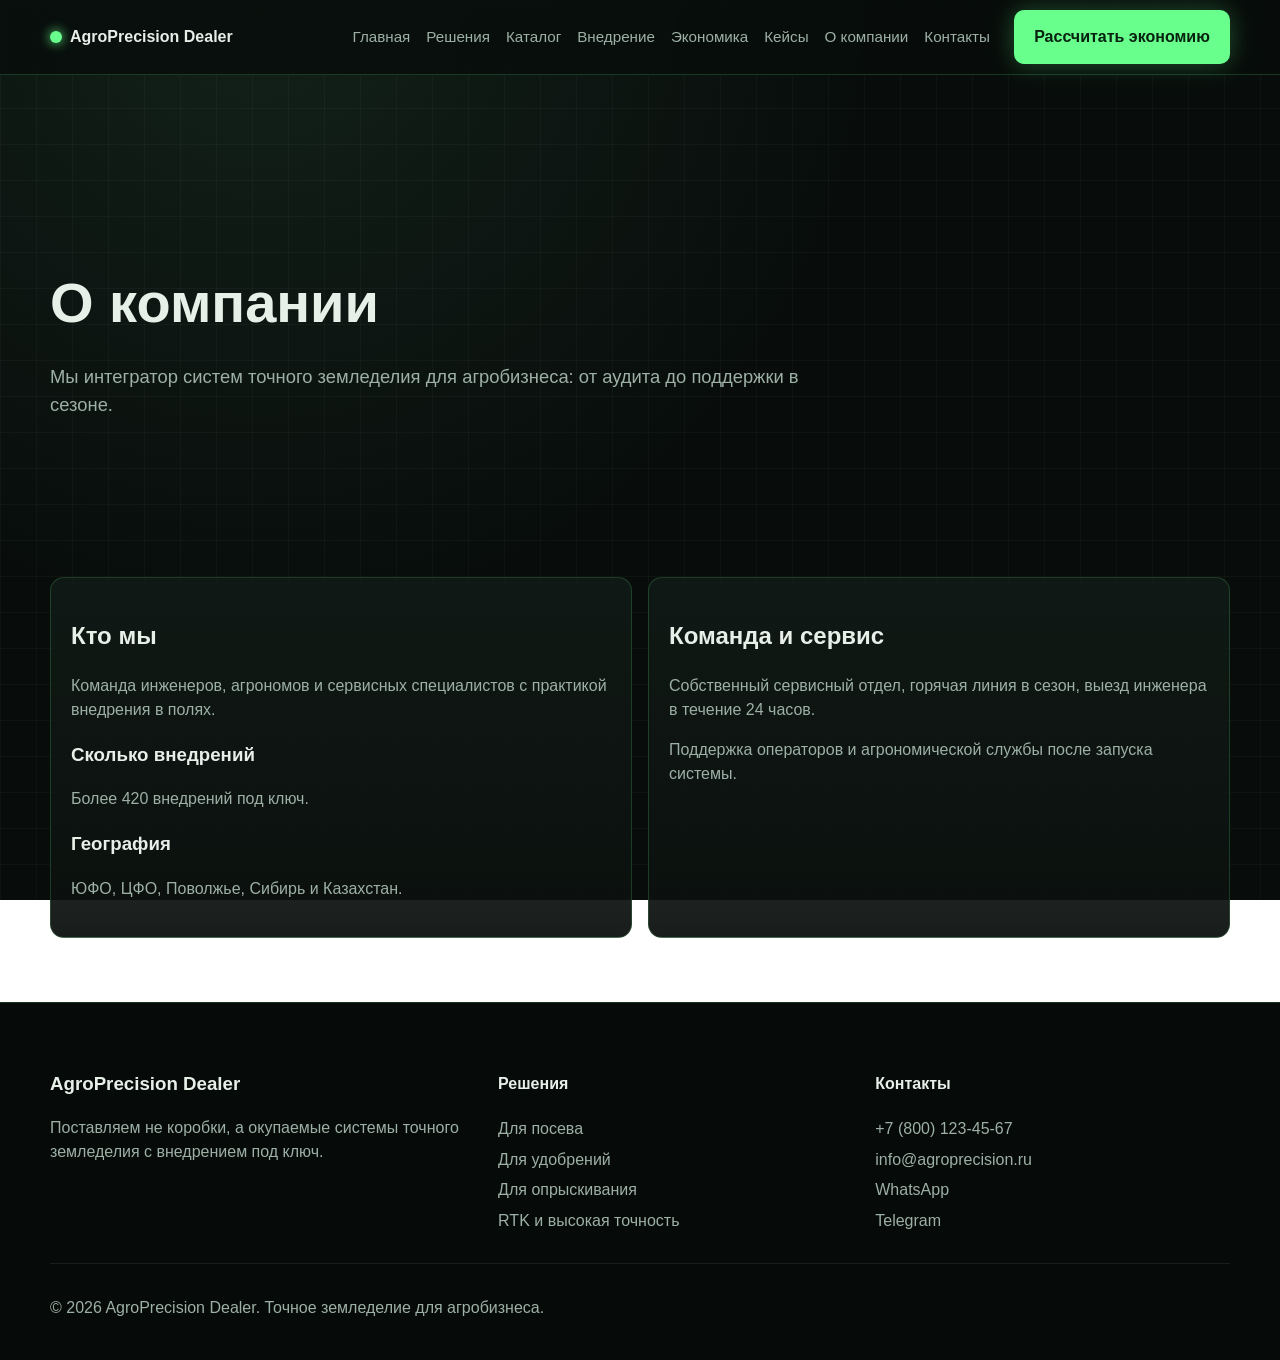
==== about/index.html @ b1a9b37d "Создать многостраничный продающий сайт для дилера точного земледелия" ====
<!doctype html><html lang="ru"><head><meta charset="UTF-8"><meta name="viewport" content="width=device-width, initial-scale=1.0"><meta name="description" content="О компании AgroPrecision Dealer: команда, география и сервис."><title>О компании — AgroPrecision Dealer</title><link rel="stylesheet" href="/css/main.css"></head><body><div id="headerComponent"></div><main><section class="hero"><div class="container"><h1>О компании</h1><p>Мы интегратор систем точного земледелия для агробизнеса: от аудита до поддержки в сезоне.</p></div></section><section><div class="container grid-2"><article class="card"><h2>Кто мы</h2><p>Команда инженеров, агрономов и сервисных специалистов с практикой внедрения в полях.</p><h3>Сколько внедрений</h3><p>Более 420 внедрений под ключ.</p><h3>География</h3><p>ЮФО, ЦФО, Поволжье, Сибирь и Казахстан.</p></article><article class="card"><h2>Команда и сервис</h2><p>Собственный сервисный отдел, горячая линия в сезон, выезд инженера в течение 24 часов.</p><p>Поддержка операторов и агрономической службы после запуска системы.</p></article></div></section></main><div id="footerComponent"></div><script src="/js/main.js"></script></body></html>
---- css/main.css ----
:root {
  --bg: #080d0b;
  --bg-soft: #101714;
  --graphite: #1f2724;
  --text: #e7efe9;
  --muted: #9db0a6;
  --accent: #68ff8c;
  --accent-soft: #2ecb5b;
  --border: rgba(104, 255, 140, 0.18);
}
* { box-sizing: border-box; }
html { scroll-behavior: smooth; }
body {
  margin: 0;
  font-family: Inter, Segoe UI, Arial, sans-serif;
  background: radial-gradient(circle at 20% 0%, #13211a 0%, #080d0b 45%) fixed;
  color: var(--text);
  line-height: 1.5;
}
body::before {
  content: "";
  position: fixed;
  inset: 0;
  background-image: linear-gradient(rgba(255,255,255,0.03) 1px, transparent 1px), linear-gradient(90deg, rgba(255,255,255,0.03) 1px, transparent 1px);
  background-size: 36px 36px;
  pointer-events: none;
  z-index: -1;
}
.container { width: min(1180px, calc(100% - 2rem)); margin: 0 auto; }
main { padding-top: 90px; }
a { color: inherit; text-decoration: none; }
p { color: var(--muted); }
section { padding: 64px 0; }
.hero { padding: 96px 0 76px; }
.hero h1 { font-size: clamp(2rem, 5vw, 3.5rem); margin: 0 0 1rem; }
.hero p { font-size: 1.15rem; max-width: 760px; }
.hero-grid { display: grid; grid-template-columns: 1.15fr 1fr; gap: 2rem; align-items: center; }
.card, .stat, .step, .case-card, .catalog-card {
  background: linear-gradient(180deg, rgba(17, 28, 23, 0.8), rgba(12, 16, 14, 0.95));
  border: 1px solid var(--border);
  border-radius: 14px;
  padding: 1.25rem;
}
.btn {
  display: inline-block;
  padding: 0.85rem 1.2rem;
  border-radius: 10px;
  font-weight: 600;
  border: 1px solid transparent;
  transition: .2s ease;
}
.btn-accent { background: var(--accent); color: #07220f; box-shadow: 0 0 24px rgba(104,255,140,.28); }
.btn-accent:hover { transform: translateY(-1px); box-shadow: 0 0 30px rgba(104,255,140,.5); }
.btn-outline { border-color: var(--border); color: var(--text); }
.grid-3 { display: grid; grid-template-columns: repeat(3, 1fr); gap: 1rem; }
.grid-2 { display: grid; grid-template-columns: repeat(2, 1fr); gap: 1rem; }
.site-header {
  position: sticky;
  top: 0;
  z-index: 100;
  backdrop-filter: blur(12px);
  background: rgba(8, 13, 11, 0.85);
  border-bottom: 1px solid var(--border);
}
.header-inner { min-height: 74px; display: flex; align-items: center; gap: 1rem; }
.logo { font-weight: 700; display: flex; gap: .5rem; align-items: center; }
.logo-dot { width: 12px; height: 12px; border-radius: 50%; background: var(--accent); box-shadow: 0 0 12px var(--accent); }
.main-nav { margin-left: auto; display: flex; gap: 1rem; }
.main-nav a { color: var(--muted); font-size: .95rem; }
.main-nav a:hover { color: var(--accent); }
.header-cta { margin-left: .5rem; }
.burger { display: none; background: transparent; border: 0; margin-left: auto; }
.burger span { display: block; width: 24px; height: 2px; margin: 5px 0; background: var(--text); }
.site-footer { border-top: 1px solid var(--border); padding: 48px 0 24px; background: #060a08; }
.footer-grid { display: grid; grid-template-columns: 1.2fr 1fr 1fr; gap: 1.4rem; }
.footer-grid ul { list-style: none; padding: 0; margin: 0; }
.footer-grid li { margin-bottom: .4rem; color: var(--muted); }
.footer-bottom { border-top: 1px solid rgba(255,255,255,.08); margin-top: 24px; padding-top: 16px; }
.kpi { font-size: 1.8rem; color: var(--accent); font-weight: 700; margin: 0; }
.tag { display: inline-flex; padding: .3rem .6rem; border: 1px solid var(--border); border-radius: 999px; margin-bottom: .7rem; color: var(--accent); font-size: .85rem; }
.timeline { display: grid; grid-template-columns: repeat(3, 1fr); gap: 1rem; }
.form-wrap input, .form-wrap select, .form-wrap textarea {
  width: 100%; background: #111916; border: 1px solid rgba(255,255,255,.12); border-radius: 8px; color: var(--text); padding: .7rem;
}
.form-wrap label { display: block; margin-bottom: .8rem; font-size: .95rem; }
#calcResult { margin-top: 1rem; }
.filter-row { display: flex; gap: .8rem; flex-wrap: wrap; margin-bottom: 1rem; }
.filter-row select { min-width: 220px; }
.map { min-height: 260px; border-radius: 14px; border: 1px solid var(--border); background: linear-gradient(45deg,#16201b,#0b100e); display:grid; place-items:center; color:var(--muted); }
@media (max-width: 960px) {
  .main-nav { position: fixed; inset: 74px 0 auto 0; background: #0b110f; border-bottom: 1px solid var(--border); padding: 1rem; display:none; flex-direction: column; }
  .main-nav.open { display: flex; }
  .burger { display: block; }
  .header-cta { display: none; }
  .hero-grid, .grid-2, .grid-3, .timeline, .footer-grid { grid-template-columns: 1fr; }
}
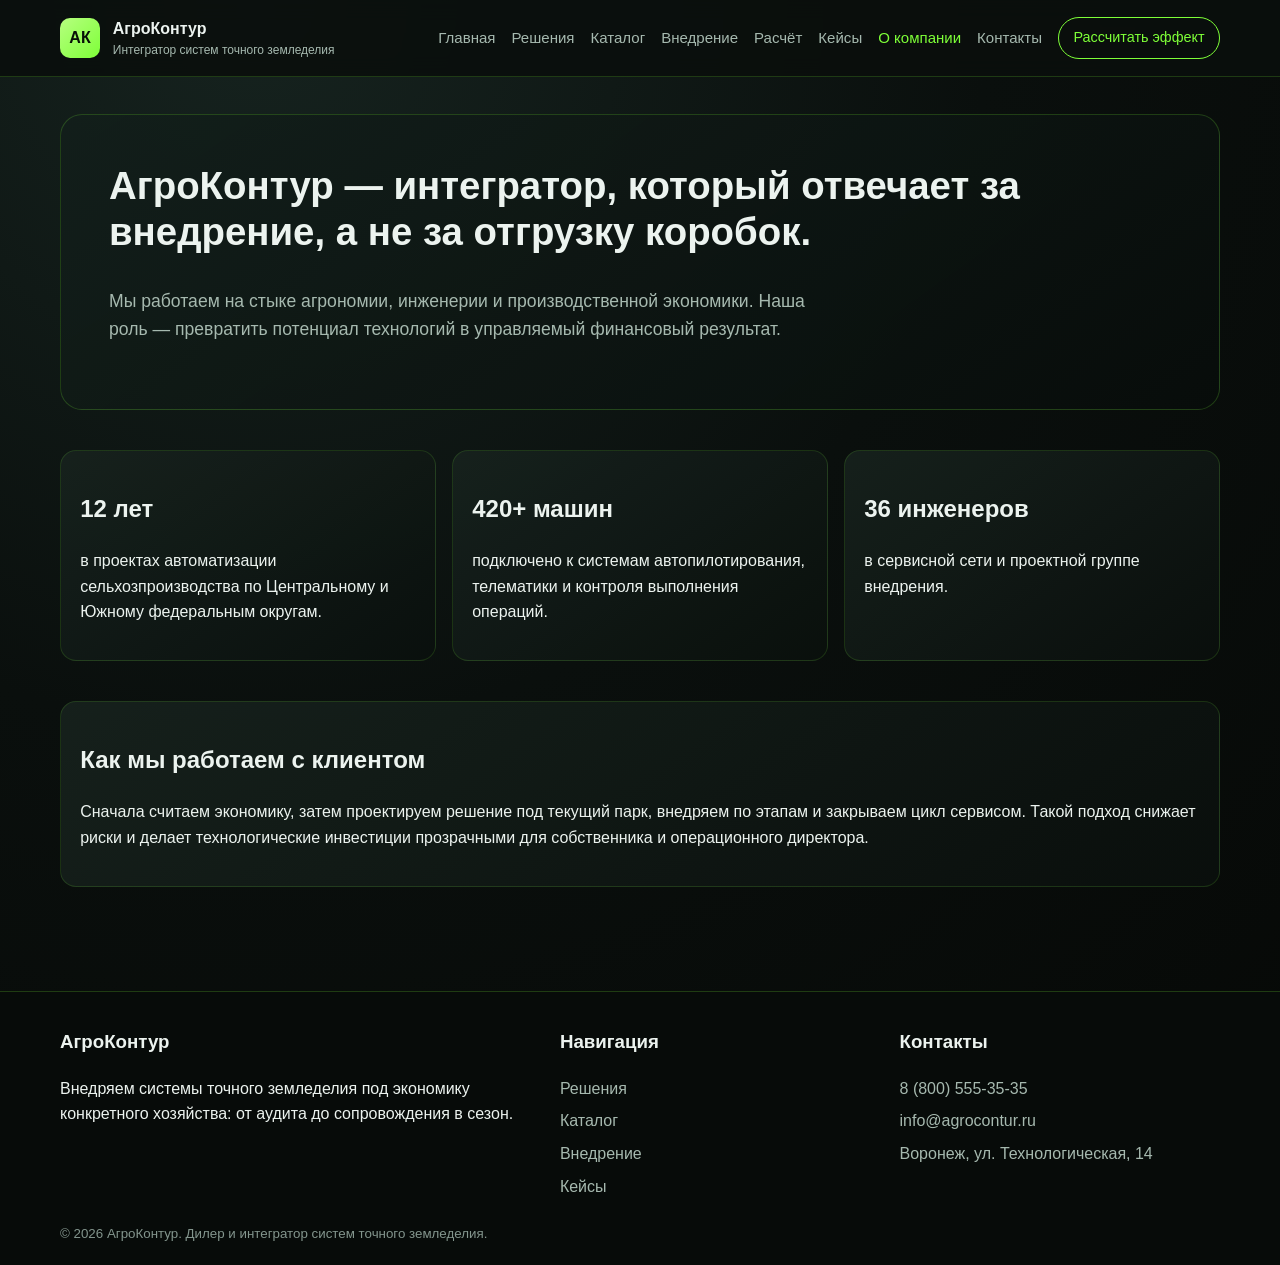
==== commit 61052df0: "Build premium multi-page agri-tech dealer website" ====
--- a/about/index.html
+++ b/about/index.html
@@ -1 +1,34 @@
-<!doctype html><html lang="ru"><head><meta charset="UTF-8"><meta name="viewport" content="width=device-width, initial-scale=1.0"><meta name="description" content="О компании AgroPrecision Dealer: команда, география и сервис."><title>О компании — AgroPrecision Dealer</title><link rel="stylesheet" href="/css/main.css"></head><body><div id="headerComponent"></div><main><section class="hero"><div class="container"><h1>О компании</h1><p>Мы интегратор систем точного земледелия для агробизнеса: от аудита до поддержки в сезоне.</p></div></section><section><div class="container grid-2"><article class="card"><h2>Кто мы</h2><p>Команда инженеров, агрономов и сервисных специалистов с практикой внедрения в полях.</p><h3>Сколько внедрений</h3><p>Более 420 внедрений под ключ.</p><h3>География</h3><p>ЮФО, ЦФО, Поволжье, Сибирь и Казахстан.</p></article><article class="card"><h2>Команда и сервис</h2><p>Собственный сервисный отдел, горячая линия в сезон, выезд инженера в течение 24 часов.</p><p>Поддержка операторов и агрономической службы после запуска системы.</p></article></div></section></main><div id="footerComponent"></div><script src="/js/main.js"></script></body></html>
+<!doctype html>
+<html lang="ru">
+<head>
+  <meta charset="UTF-8">
+  <meta name="viewport" content="width=device-width, initial-scale=1.0">
+  <meta name="description" content="О компании АгроКонтур — дилер и интегратор систем точного земледелия.">
+  <title>О компании — АгроКонтур</title>
+  <link rel="stylesheet" href="/css/main.css">
+</head>
+<body data-page="about">
+<div data-include="header"></div>
+<main>
+  <div class="container">
+    <section class="hero story">
+      <h1>АгроКонтур — интегратор, который отвечает за внедрение, а не за отгрузку коробок.</h1>
+      <p class="lead">Мы работаем на стыке агрономии, инженерии и производственной экономики. Наша роль — превратить потенциал технологий в управляемый финансовый результат.</p>
+    </section>
+
+    <section class="story card-grid">
+      <article class="card"><h2>12 лет</h2><p>в проектах автоматизации сельхозпроизводства по Центральному и Южному федеральным округам.</p></article>
+      <article class="card"><h2>420+ машин</h2><p>подключено к системам автопилотирования, телематики и контроля выполнения операций.</p></article>
+      <article class="card"><h2>36 инженеров</h2><p>в сервисной сети и проектной группе внедрения.</p></article>
+    </section>
+
+    <section class="story panel">
+      <h2>Как мы работаем с клиентом</h2>
+      <p>Сначала считаем экономику, затем проектируем решение под текущий парк, внедряем по этапам и закрываем цикл сервисом. Такой подход снижает риски и делает технологические инвестиции прозрачными для собственника и операционного директора.</p>
+    </section>
+  </div>
+</main>
+<div data-include="footer"></div>
+<script src="/js/layout.js" defer></script>
+</body>
+</html>
--- a/css/main.css
+++ b/css/main.css
@@ -1,96 +1,332 @@
 :root {
-  --bg: #080d0b;
-  --bg-soft: #101714;
-  --graphite: #1f2724;
-  --text: #e7efe9;
-  --muted: #9db0a6;
-  --accent: #68ff8c;
-  --accent-soft: #2ecb5b;
-  --border: rgba(104, 255, 140, 0.18);
-}
-* { box-sizing: border-box; }
-html { scroll-behavior: smooth; }
+  --bg: #0a0f0d;
+  --panel: #121a17;
+  --panel-soft: #18231f;
+  --text: #ecf3ef;
+  --muted: #a6b9af;
+  --accent: #7eff38;
+  --accent-soft: #2d4e1f;
+  --graphite: #2a3230;
+  --maxw: 1160px;
+}
+
+* {
+  box-sizing: border-box;
+}
+
+html,
 body {
   margin: 0;
-  font-family: Inter, Segoe UI, Arial, sans-serif;
-  background: radial-gradient(circle at 20% 0%, #13211a 0%, #080d0b 45%) fixed;
+  padding: 0;
+  font-family: 'Inter', 'Segoe UI', Arial, sans-serif;
   color: var(--text);
-  line-height: 1.5;
-}
-body::before {
-  content: "";
-  position: fixed;
-  inset: 0;
-  background-image: linear-gradient(rgba(255,255,255,0.03) 1px, transparent 1px), linear-gradient(90deg, rgba(255,255,255,0.03) 1px, transparent 1px);
-  background-size: 36px 36px;
-  pointer-events: none;
-  z-index: -1;
-}
-.container { width: min(1180px, calc(100% - 2rem)); margin: 0 auto; }
-main { padding-top: 90px; }
-a { color: inherit; text-decoration: none; }
-p { color: var(--muted); }
-section { padding: 64px 0; }
-.hero { padding: 96px 0 76px; }
-.hero h1 { font-size: clamp(2rem, 5vw, 3.5rem); margin: 0 0 1rem; }
-.hero p { font-size: 1.15rem; max-width: 760px; }
-.hero-grid { display: grid; grid-template-columns: 1.15fr 1fr; gap: 2rem; align-items: center; }
-.card, .stat, .step, .case-card, .catalog-card {
-  background: linear-gradient(180deg, rgba(17, 28, 23, 0.8), rgba(12, 16, 14, 0.95));
-  border: 1px solid var(--border);
-  border-radius: 14px;
-  padding: 1.25rem;
-}
-.btn {
-  display: inline-block;
-  padding: 0.85rem 1.2rem;
-  border-radius: 10px;
-  font-weight: 600;
-  border: 1px solid transparent;
-  transition: .2s ease;
-}
-.btn-accent { background: var(--accent); color: #07220f; box-shadow: 0 0 24px rgba(104,255,140,.28); }
-.btn-accent:hover { transform: translateY(-1px); box-shadow: 0 0 30px rgba(104,255,140,.5); }
-.btn-outline { border-color: var(--border); color: var(--text); }
-.grid-3 { display: grid; grid-template-columns: repeat(3, 1fr); gap: 1rem; }
-.grid-2 { display: grid; grid-template-columns: repeat(2, 1fr); gap: 1rem; }
+  background: radial-gradient(circle at 20% 0%, #16231f 0%, var(--bg) 45%, #060806 100%);
+  line-height: 1.6;
+}
+
+img {
+  max-width: 100%;
+  display: block;
+}
+
+a {
+  color: inherit;
+  text-decoration: none;
+}
+
+.container {
+  width: min(var(--maxw), calc(100% - 2.5rem));
+  margin: 0 auto;
+}
+
 .site-header {
   position: sticky;
   top: 0;
   z-index: 100;
-  backdrop-filter: blur(12px);
-  background: rgba(8, 13, 11, 0.85);
-  border-bottom: 1px solid var(--border);
-}
-.header-inner { min-height: 74px; display: flex; align-items: center; gap: 1rem; }
-.logo { font-weight: 700; display: flex; gap: .5rem; align-items: center; }
-.logo-dot { width: 12px; height: 12px; border-radius: 50%; background: var(--accent); box-shadow: 0 0 12px var(--accent); }
-.main-nav { margin-left: auto; display: flex; gap: 1rem; }
-.main-nav a { color: var(--muted); font-size: .95rem; }
-.main-nav a:hover { color: var(--accent); }
-.header-cta { margin-left: .5rem; }
-.burger { display: none; background: transparent; border: 0; margin-left: auto; }
-.burger span { display: block; width: 24px; height: 2px; margin: 5px 0; background: var(--text); }
-.site-footer { border-top: 1px solid var(--border); padding: 48px 0 24px; background: #060a08; }
-.footer-grid { display: grid; grid-template-columns: 1.2fr 1fr 1fr; gap: 1.4rem; }
-.footer-grid ul { list-style: none; padding: 0; margin: 0; }
-.footer-grid li { margin-bottom: .4rem; color: var(--muted); }
-.footer-bottom { border-top: 1px solid rgba(255,255,255,.08); margin-top: 24px; padding-top: 16px; }
-.kpi { font-size: 1.8rem; color: var(--accent); font-weight: 700; margin: 0; }
-.tag { display: inline-flex; padding: .3rem .6rem; border: 1px solid var(--border); border-radius: 999px; margin-bottom: .7rem; color: var(--accent); font-size: .85rem; }
-.timeline { display: grid; grid-template-columns: repeat(3, 1fr); gap: 1rem; }
-.form-wrap input, .form-wrap select, .form-wrap textarea {
-  width: 100%; background: #111916; border: 1px solid rgba(255,255,255,.12); border-radius: 8px; color: var(--text); padding: .7rem;
-}
-.form-wrap label { display: block; margin-bottom: .8rem; font-size: .95rem; }
-#calcResult { margin-top: 1rem; }
-.filter-row { display: flex; gap: .8rem; flex-wrap: wrap; margin-bottom: 1rem; }
-.filter-row select { min-width: 220px; }
-.map { min-height: 260px; border-radius: 14px; border: 1px solid var(--border); background: linear-gradient(45deg,#16201b,#0b100e); display:grid; place-items:center; color:var(--muted); }
-@media (max-width: 960px) {
-  .main-nav { position: fixed; inset: 74px 0 auto 0; background: #0b110f; border-bottom: 1px solid var(--border); padding: 1rem; display:none; flex-direction: column; }
-  .main-nav.open { display: flex; }
-  .burger { display: block; }
-  .header-cta { display: none; }
-  .hero-grid, .grid-2, .grid-3, .timeline, .footer-grid { grid-template-columns: 1fr; }
-}
+  backdrop-filter: blur(10px);
+  background: rgba(10, 15, 13, 0.9);
+  border-bottom: 1px solid rgba(126, 255, 56, 0.18);
+}
+
+.header-inner {
+  min-height: 76px;
+  display: flex;
+  align-items: center;
+  gap: 1rem;
+}
+
+.brand {
+  display: flex;
+  align-items: center;
+  gap: 0.8rem;
+}
+
+.brand-mark {
+  width: 40px;
+  height: 40px;
+  border-radius: 10px;
+  display: grid;
+  place-items: center;
+  color: #071007;
+  font-weight: 800;
+  background: linear-gradient(135deg, #b6ff7f, var(--accent));
+}
+
+.brand-text {
+  display: grid;
+}
+
+.brand-text small {
+  color: var(--muted);
+  font-size: 0.75rem;
+}
+
+.site-nav {
+  margin-left: auto;
+  display: flex;
+  gap: 1rem;
+  font-size: 0.94rem;
+}
+
+.site-nav a {
+  color: var(--muted);
+  transition: color 0.2s ease;
+}
+
+.site-nav a:hover,
+.site-nav a.active {
+  color: var(--accent);
+}
+
+.header-cta {
+  border: 1px solid var(--accent);
+  color: var(--accent);
+  padding: 0.55rem 0.9rem;
+  border-radius: 999px;
+  font-size: 0.9rem;
+  transition: background 0.2s ease;
+}
+
+.header-cta:hover {
+  background: rgba(126, 255, 56, 0.12);
+}
+
+.menu-toggle {
+  display: none;
+}
+
+main {
+  padding: 2.3rem 0 4rem;
+}
+
+.story {
+  margin-bottom: 2.5rem;
+}
+
+.hero {
+  padding: 3rem;
+  border: 1px solid rgba(126, 255, 56, 0.2);
+  border-radius: 22px;
+  background: linear-gradient(145deg, rgba(19, 31, 27, 0.9), rgba(8, 13, 11, 0.95));
+}
+
+.hero h1 {
+  margin-top: 0;
+  font-size: clamp(1.8rem, 3vw, 3rem);
+  line-height: 1.2;
+}
+
+.lead {
+  color: var(--muted);
+  font-size: 1.1rem;
+  max-width: 75ch;
+}
+
+.metric-grid,
+.card-grid {
+  display: grid;
+  grid-template-columns: repeat(3, minmax(0, 1fr));
+  gap: 1rem;
+  margin-top: 1.5rem;
+}
+
+.panel,
+.card {
+  background: linear-gradient(145deg, rgba(24, 35, 31, 0.85), rgba(10, 16, 13, 0.85));
+  border: 1px solid rgba(126, 255, 56, 0.14);
+  border-radius: 16px;
+  padding: 1.2rem;
+  transition: transform 0.25s ease, border-color 0.25s ease;
+}
+
+.card:hover,
+.panel:hover {
+  transform: translateY(-3px);
+  border-color: rgba(126, 255, 56, 0.45);
+}
+
+.metric {
+  font-size: 1.8rem;
+  color: var(--accent);
+  font-weight: 700;
+}
+
+.section-title {
+  font-size: clamp(1.5rem, 2.5vw, 2.2rem);
+  margin-bottom: 0.6rem;
+}
+
+.cta-line {
+  margin-top: 1.4rem;
+  display: inline-flex;
+  align-items: center;
+  gap: 0.5rem;
+  color: var(--accent);
+  font-weight: 600;
+}
+
+.timeline {
+  border-left: 2px solid var(--accent-soft);
+  padding-left: 1.2rem;
+  display: grid;
+  gap: 1.2rem;
+}
+
+.timeline article h3 {
+  margin: 0 0 0.3rem;
+}
+
+.filter-row {
+  display: flex;
+  flex-wrap: wrap;
+  gap: 0.8rem;
+  margin: 1.2rem 0;
+}
+
+.tag {
+  padding: 0.4rem 0.8rem;
+  border-radius: 999px;
+  border: 1px solid #31403a;
+  background: #121917;
+  color: #c2d1c9;
+}
+
+table {
+  width: 100%;
+  border-collapse: collapse;
+  margin-top: 1rem;
+}
+
+th,
+td {
+  text-align: left;
+  padding: 0.75rem;
+  border-bottom: 1px solid #22312b;
+}
+
+.form {
+  display: grid;
+  gap: 1rem;
+  max-width: 520px;
+}
+
+.form label {
+  display: grid;
+  gap: 0.4rem;
+}
+
+input,
+select,
+button,
+textarea {
+  border: 1px solid #2d3f37;
+  border-radius: 10px;
+  background: #0f1613;
+  color: var(--text);
+  padding: 0.75rem;
+  font: inherit;
+}
+
+button {
+  cursor: pointer;
+  background: linear-gradient(135deg, #9cff62, var(--accent));
+  color: #061006;
+  font-weight: 700;
+}
+
+.output {
+  margin-top: 1.2rem;
+  display: grid;
+  gap: 0.6rem;
+}
+
+.site-footer {
+  border-top: 1px solid rgba(126, 255, 56, 0.2);
+  background: #070b09;
+  padding: 2.2rem 0 1.2rem;
+}
+
+.footer-grid {
+  display: grid;
+  grid-template-columns: 1.5fr 1fr 1fr;
+  gap: 1.2rem;
+}
+
+.site-footer h3 {
+  margin-top: 0;
+}
+
+.site-footer ul {
+  list-style: none;
+  padding: 0;
+  margin: 0;
+  display: grid;
+  gap: 0.45rem;
+  color: var(--muted);
+}
+
+.footer-bottom {
+  margin-top: 1.3rem;
+  color: #83958d;
+}
+
+@media (max-width: 980px) {
+  .site-nav {
+    display: none;
+    position: absolute;
+    top: 76px;
+    right: 1rem;
+    left: 1rem;
+    flex-direction: column;
+    padding: 1rem;
+    background: #0e1512;
+    border: 1px solid #23352d;
+    border-radius: 12px;
+  }
+
+  .site-nav.is-open {
+    display: flex;
+  }
+
+  .menu-toggle {
+    display: block;
+    margin-left: auto;
+    background: transparent;
+    color: var(--accent);
+    border: 1px solid #2b4138;
+  }
+
+  .header-cta {
+    display: none;
+  }
+
+  .metric-grid,
+  .card-grid,
+  .footer-grid {
+    grid-template-columns: 1fr;
+  }
+
+  .hero {
+    padding: 1.4rem;
+  }
+}
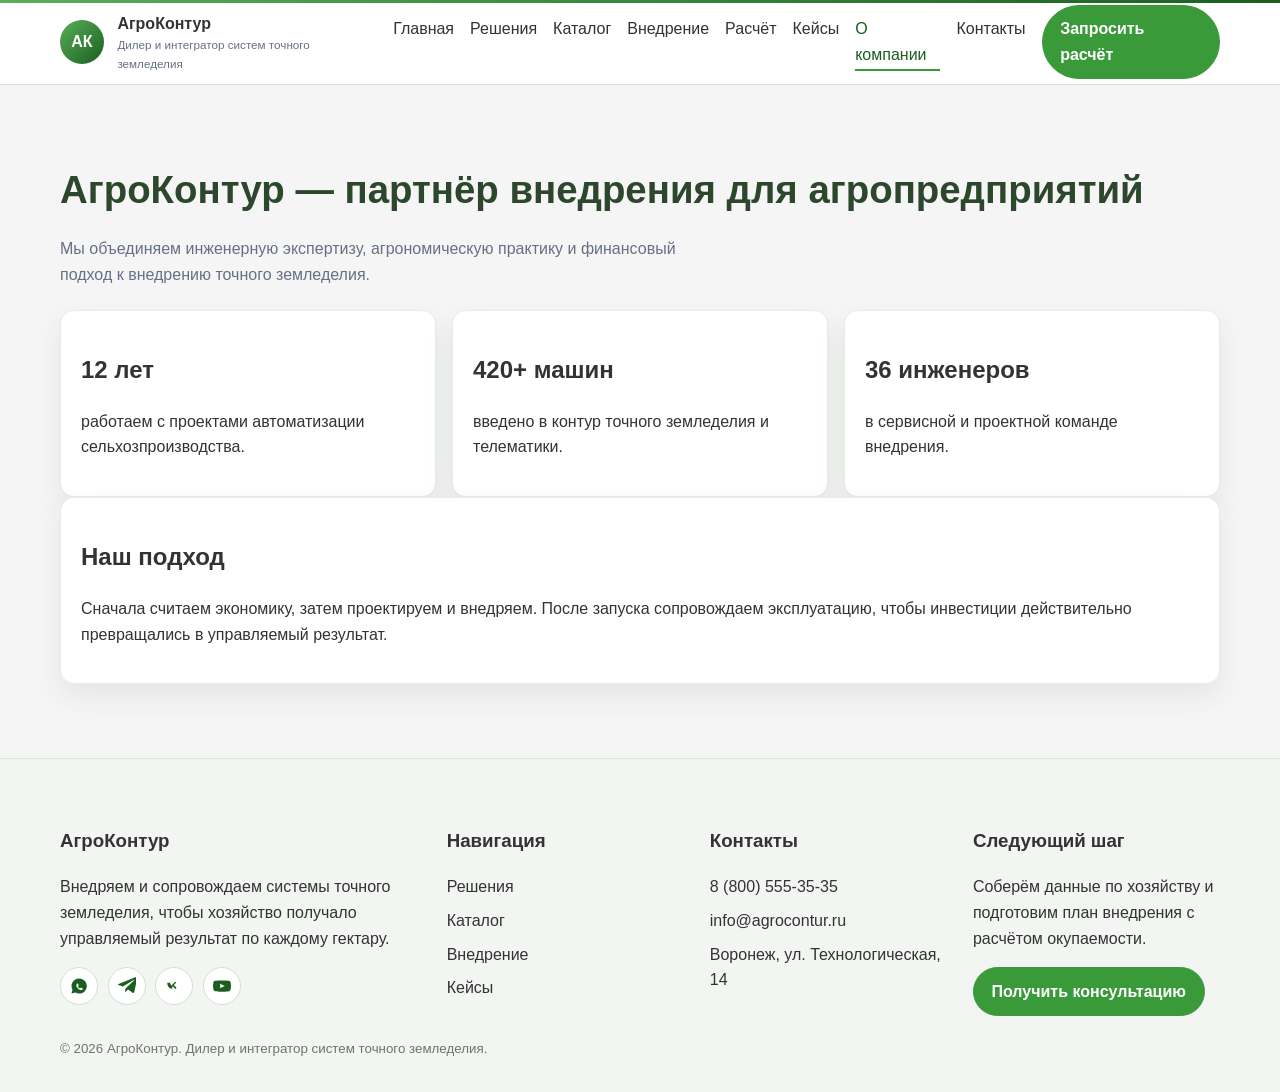
==== commit 5ed601a0: "Fix contact form placeholder attribute" ====
--- a/about/index.html
+++ b/about/index.html
@@ -10,25 +10,24 @@
 <body data-page="about">
 <div data-include="header"></div>
 <main>
-  <div class="container">
-    <section class="hero story">
-      <h1>АгроКонтур — интегратор, который отвечает за внедрение, а не за отгрузку коробок.</h1>
-      <p class="lead">Мы работаем на стыке агрономии, инженерии и производственной экономики. Наша роль — превратить потенциал технологий в управляемый финансовый результат.</p>
-    </section>
-
-    <section class="story card-grid">
-      <article class="card"><h2>12 лет</h2><p>в проектах автоматизации сельхозпроизводства по Центральному и Южному федеральным округам.</p></article>
-      <article class="card"><h2>420+ машин</h2><p>подключено к системам автопилотирования, телематики и контроля выполнения операций.</p></article>
-      <article class="card"><h2>36 инженеров</h2><p>в сервисной сети и проектной группе внедрения.</p></article>
-    </section>
-
-    <section class="story panel">
-      <h2>Как мы работаем с клиентом</h2>
-      <p>Сначала считаем экономику, затем проектируем решение под текущий парк, внедряем по этапам и закрываем цикл сервисом. Такой подход снижает риски и делает технологические инвестиции прозрачными для собственника и операционного директора.</p>
-    </section>
-  </div>
+  <section class="story alt">
+    <div class="container">
+      <h1 class="section-title">АгроКонтур — партнёр внедрения для агропредприятий</h1>
+      <p class="lead">Мы объединяем инженерную экспертизу, агрономическую практику и финансовый подход к внедрению точного земледелия.</p>
+      <div class="card-grid">
+        <article class="card"><h2>12 лет</h2><p>работаем с проектами автоматизации сельхозпроизводства.</p></article>
+        <article class="card"><h2>420+ машин</h2><p>введено в контур точного земледелия и телематики.</p></article>
+        <article class="card"><h2>36 инженеров</h2><p>в сервисной и проектной команде внедрения.</p></article>
+      </div>
+      <article class="card">
+        <h2>Наш подход</h2>
+        <p>Сначала считаем экономику, затем проектируем и внедряем. После запуска сопровождаем эксплуатацию, чтобы инвестиции действительно превращались в управляемый результат.</p>
+      </article>
+    </div>
+  </section>
 </main>
 <div data-include="footer"></div>
 <script src="/js/layout.js" defer></script>
+<script src="/js/animations.js" defer></script>
 </body>
 </html>
--- a/css/main.css
+++ b/css/main.css
@@ -1,13 +1,12 @@
 :root {
-  --bg: #0a0f0d;
-  --panel: #121a17;
-  --panel-soft: #18231f;
-  --text: #ecf3ef;
-  --muted: #a6b9af;
-  --accent: #7eff38;
-  --accent-soft: #2d4e1f;
-  --graphite: #2a3230;
-  --maxw: 1160px;
+  --white: #ffffff;
+  --surface: #f5f5f5;
+  --accent: #3a9a3a;
+  --accent-dark: #1b5e20;
+  --text: #333333;
+  --muted: #667085;
+  --border: #e8ece8;
+  --shadow: 0 12px 28px rgba(20, 60, 20, 0.08);
 }
 
 * {
@@ -18,97 +17,152 @@
 body {
   margin: 0;
   padding: 0;
-  font-family: 'Inter', 'Segoe UI', Arial, sans-serif;
+  font-family: "Inter", "Segoe UI", Arial, sans-serif;
   color: var(--text);
-  background: radial-gradient(circle at 20% 0%, #16231f 0%, var(--bg) 45%, #060806 100%);
+  background: var(--white);
   line-height: 1.6;
+}
+
+body {
+  overflow-x: hidden;
+}
+
+a {
+  color: inherit;
+  text-decoration: none;
 }
 
 img {
   max-width: 100%;
   display: block;
-}
-
-a {
-  color: inherit;
-  text-decoration: none;
+  border-radius: 14px;
+  transition: transform 0.45s ease;
+}
+
+img:hover {
+  transform: scale(1.03);
 }
 
 .container {
-  width: min(var(--maxw), calc(100% - 2.5rem));
+  max-width: 1200px;
   margin: 0 auto;
+  padding: 0 20px;
 }
 
 .site-header {
   position: sticky;
   top: 0;
   z-index: 100;
-  backdrop-filter: blur(10px);
-  background: rgba(10, 15, 13, 0.9);
-  border-bottom: 1px solid rgba(126, 255, 56, 0.18);
+  background: rgba(255, 255, 255, 0.96);
+  border-bottom: 1px solid #cfe3cf;
+  transition: all 0.3s ease;
+}
+
+.site-header::before {
+  content: "";
+  position: absolute;
+  top: 0;
+  left: 0;
+  right: 0;
+  height: 3px;
+  background: linear-gradient(90deg, #58af58, var(--accent-dark));
+}
+
+.site-header.is-shrink .header-inner {
+  min-height: 64px;
 }
 
 .header-inner {
-  min-height: 76px;
+  min-height: 84px;
   display: flex;
   align-items: center;
   gap: 1rem;
+  transition: min-height 0.3s ease;
 }
 
 .brand {
   display: flex;
   align-items: center;
-  gap: 0.8rem;
+  gap: 0.85rem;
 }
 
 .brand-mark {
-  width: 40px;
-  height: 40px;
-  border-radius: 10px;
+  width: 44px;
+  height: 44px;
+  border-radius: 50%;
   display: grid;
   place-items: center;
-  color: #071007;
+  color: var(--white);
   font-weight: 800;
-  background: linear-gradient(135deg, #b6ff7f, var(--accent));
+  background: linear-gradient(135deg, #58af58, var(--accent-dark));
 }
 
 .brand-text {
   display: grid;
 }
 
+.brand-text strong {
+  font-size: 1rem;
+}
+
 .brand-text small {
+  font-size: 0.73rem;
   color: var(--muted);
-  font-size: 0.75rem;
 }
 
 .site-nav {
   margin-left: auto;
   display: flex;
   gap: 1rem;
-  font-size: 0.94rem;
-}
-
-.site-nav a {
-  color: var(--muted);
-  transition: color 0.2s ease;
-}
-
-.site-nav a:hover,
-.site-nav a.active {
-  color: var(--accent);
-}
-
-.header-cta {
+}
+
+.site-nav a,
+.footer-links a,
+.text-link {
+  position: relative;
+}
+
+.site-nav a::after,
+.footer-links a::after,
+.text-link::after {
+  content: "";
+  position: absolute;
+  left: 0;
+  bottom: -3px;
+  width: 0;
+  height: 2px;
+  background: var(--accent);
+  transition: width 0.25s ease;
+}
+
+.site-nav a:hover::after,
+.site-nav a.active::after,
+.footer-links a:hover::after,
+.text-link:hover::after {
+  width: 100%;
+}
+
+.site-nav a.active,
+.site-nav a:hover {
+  color: var(--accent-dark);
+}
+
+.header-cta,
+.btn-primary {
+  background: var(--accent);
+  color: var(--white);
+  border-radius: 999px;
   border: 1px solid var(--accent);
-  color: var(--accent);
-  padding: 0.55rem 0.9rem;
-  border-radius: 999px;
-  font-size: 0.9rem;
-  transition: background 0.2s ease;
-}
-
-.header-cta:hover {
-  background: rgba(126, 255, 56, 0.12);
+  padding: 0.65rem 1.1rem;
+  font-weight: 600;
+  display: inline-flex;
+  transition: background 0.2s ease, transform 0.2s ease;
+}
+
+.header-cta:hover,
+.btn-primary:hover {
+  background: var(--accent-dark);
+  transform: translateY(-1px);
 }
 
 .menu-toggle {
@@ -116,208 +170,353 @@
 }
 
 main {
-  padding: 2.3rem 0 4rem;
+  background: var(--white);
 }
 
 .story {
-  margin-bottom: 2.5rem;
+  padding: 4.6rem 0;
+}
+
+.story.alt {
+  background: var(--surface);
 }
 
 .hero {
-  padding: 3rem;
-  border: 1px solid rgba(126, 255, 56, 0.2);
-  border-radius: 22px;
-  background: linear-gradient(145deg, rgba(19, 31, 27, 0.9), rgba(8, 13, 11, 0.95));
+  min-height: calc(100vh - 84px);
+  display: grid;
+  align-items: center;
+  color: var(--white);
+  margin-top: 0;
+  position: relative;
+  overflow: hidden;
+  background: url("https://images.unsplash.com/photo-1500382017468-9049fed747ef?auto=format&fit=crop&w=2000&q=80") center/cover no-repeat;
+}
+
+.hero::before {
+  content: "";
+  position: absolute;
+  inset: 0;
+  background: linear-gradient(90deg, rgba(15, 45, 15, 0.78), rgba(15, 45, 15, 0.3));
+}
+
+.hero::after {
+  content: "";
+  position: absolute;
+  inset: 0;
+  background: inherit;
+  z-index: 0;
+  transform: scale(1.06);
+  animation: heroZoom 14s ease-out infinite alternate;
+}
+
+.hero .container {
+  position: relative;
+  z-index: 2;
 }
 
 .hero h1 {
-  margin-top: 0;
-  font-size: clamp(1.8rem, 3vw, 3rem);
-  line-height: 1.2;
+  margin: 0;
+  max-width: 18ch;
+  font-size: clamp(2.1rem, 4.8vw, 4rem);
+  line-height: 1.15;
+  opacity: 0;
+  transform: translateY(20px);
+  animation: fadeUp 0.9s ease forwards;
+}
+
+.hero .lead {
+  color: #eef7ee;
+  max-width: 64ch;
+  font-size: 1.1rem;
+  margin-top: 1rem;
+  opacity: 0;
+  transform: translateY(18px);
+  animation: fadeUp 1s ease 0.2s forwards;
+}
+
+.hero .btn-primary {
+  margin-top: 1.4rem;
+  opacity: 0;
+  animation: fadeIn 1.2s ease 0.45s forwards;
+}
+
+.section-title {
+  font-size: clamp(1.7rem, 3vw, 2.5rem);
+  margin: 0 0 0.8rem;
+  color: #2d472d;
 }
 
 .lead {
   color: var(--muted);
-  font-size: 1.1rem;
-  max-width: 75ch;
+  max-width: 74ch;
 }
 
 .metric-grid,
 .card-grid {
+  margin-top: 1.4rem;
   display: grid;
   grid-template-columns: repeat(3, minmax(0, 1fr));
   gap: 1rem;
-  margin-top: 1.5rem;
 }
 
 .panel,
 .card {
-  background: linear-gradient(145deg, rgba(24, 35, 31, 0.85), rgba(10, 16, 13, 0.85));
-  border: 1px solid rgba(126, 255, 56, 0.14);
-  border-radius: 16px;
-  padding: 1.2rem;
-  transition: transform 0.25s ease, border-color 0.25s ease;
-}
-
-.card:hover,
-.panel:hover {
-  transform: translateY(-3px);
-  border-color: rgba(126, 255, 56, 0.45);
+  background: var(--white);
+  border: 1px solid var(--border);
+  border-radius: 14px;
+  box-shadow: var(--shadow);
+  padding: 1.25rem;
+  transition: transform 0.25s ease, box-shadow 0.25s ease;
+}
+
+.panel:hover,
+.card:hover {
+  transform: translateY(-5px);
+  box-shadow: 0 16px 32px rgba(20, 60, 20, 0.12);
 }
 
 .metric {
-  font-size: 1.8rem;
-  color: var(--accent);
+  font-size: 2rem;
+  color: var(--accent-dark);
   font-weight: 700;
-}
-
-.section-title {
-  font-size: clamp(1.5rem, 2.5vw, 2.2rem);
-  margin-bottom: 0.6rem;
+  margin: 0;
+}
+
+.icon-circle {
+  width: 44px;
+  height: 44px;
+  border-radius: 50%;
+  background: #ebf6eb;
+  border: 1px solid #d6ebd6;
+  display: grid;
+  place-items: center;
+  color: var(--accent-dark);
+  font-weight: 700;
+  margin-bottom: 0.75rem;
 }
 
 .cta-line {
-  margin-top: 1.4rem;
-  display: inline-flex;
-  align-items: center;
-  gap: 0.5rem;
-  color: var(--accent);
+  color: var(--accent-dark);
   font-weight: 600;
 }
 
 .timeline {
-  border-left: 2px solid var(--accent-soft);
-  padding-left: 1.2rem;
-  display: grid;
-  gap: 1.2rem;
-}
-
-.timeline article h3 {
-  margin: 0 0 0.3rem;
+  display: grid;
+  gap: 1rem;
+}
+
+.timeline article {
+  padding: 1rem 1.1rem;
+  background: var(--white);
+  border-radius: 12px;
+  border-left: 4px solid var(--accent);
+  box-shadow: var(--shadow);
 }
 
 .filter-row {
   display: flex;
   flex-wrap: wrap;
-  gap: 0.8rem;
-  margin: 1.2rem 0;
+  gap: 0.7rem;
+  margin: 1rem 0 1.2rem;
 }
 
 .tag {
   padding: 0.4rem 0.8rem;
   border-radius: 999px;
-  border: 1px solid #31403a;
-  background: #121917;
-  color: #c2d1c9;
+  border: 1px solid #cfe3cf;
+  color: #4f6e4f;
+  background: #f9fdf9;
 }
 
 table {
   width: 100%;
   border-collapse: collapse;
-  margin-top: 1rem;
+  background: var(--white);
 }
 
 th,
 td {
-  text-align: left;
-  padding: 0.75rem;
-  border-bottom: 1px solid #22312b;
+  padding: 0.8rem;
+  border-bottom: 1px solid #e8ece8;
 }
 
 .form {
+  max-width: 620px;
   display: grid;
   gap: 1rem;
-  max-width: 520px;
 }
 
 .form label {
   display: grid;
-  gap: 0.4rem;
+  gap: 0.35rem;
 }
 
 input,
 select,
 button,
 textarea {
-  border: 1px solid #2d3f37;
+  font: inherit;
+  border: 1px solid #cfe3cf;
   border-radius: 10px;
-  background: #0f1613;
+  padding: 0.75rem;
   color: var(--text);
-  padding: 0.75rem;
-  font: inherit;
+  background: var(--white);
 }
 
 button {
+  background: var(--accent);
+  color: var(--white);
+  border-color: var(--accent);
   cursor: pointer;
-  background: linear-gradient(135deg, #9cff62, var(--accent));
-  color: #061006;
-  font-weight: 700;
+}
+
+.form-note {
+  font-size: 0.9rem;
+  color: var(--muted);
 }
 
 .output {
-  margin-top: 1.2rem;
-  display: grid;
-  gap: 0.6rem;
+  margin-top: 1rem;
+  display: grid;
+  gap: 0.5rem;
+}
+
+.notice {
+  color: var(--accent-dark);
+  font-weight: 600;
 }
 
 .site-footer {
-  border-top: 1px solid rgba(126, 255, 56, 0.2);
-  background: #070b09;
-  padding: 2.2rem 0 1.2rem;
+  background: #f2f5f2;
+  border-top: 1px solid #dce7dc;
+  padding: 3rem 0 2rem;
 }
 
 .footer-grid {
   display: grid;
-  grid-template-columns: 1.5fr 1fr 1fr;
-  gap: 1.2rem;
-}
-
-.site-footer h3 {
-  margin-top: 0;
-}
-
+  grid-template-columns: 1.5fr 1fr 1fr 1fr;
+  gap: 1rem;
+}
+
+.footer-links,
 .site-footer ul {
   list-style: none;
   padding: 0;
   margin: 0;
   display: grid;
-  gap: 0.45rem;
-  color: var(--muted);
+  gap: 0.5rem;
+}
+
+.socials {
+  display: flex;
+  gap: 0.6rem;
+  margin-top: 0.7rem;
+}
+
+.socials a {
+  width: 38px;
+  height: 38px;
+  border-radius: 50%;
+  border: 1px solid #cfe3cf;
+  background: var(--white);
+  display: grid;
+  place-items: center;
+  color: var(--accent-dark);
+  transition: all 0.25s ease;
+}
+
+.socials a:hover {
+  background: var(--accent);
+  color: var(--white);
+}
+
+.socials svg {
+  width: 18px;
+  height: 18px;
 }
 
 .footer-bottom {
-  margin-top: 1.3rem;
-  color: #83958d;
+  margin-top: 1.2rem;
+  color: #6b776b;
+}
+
+.mobile-cta {
+  position: fixed;
+  left: 14px;
+  right: 14px;
+  bottom: 12px;
+  z-index: 90;
+  display: none;
+  justify-content: center;
+  padding: 0.8rem;
+  border-radius: 999px;
+  background: var(--accent-dark);
+  color: var(--white);
+  box-shadow: 0 8px 24px rgba(20, 60, 20, 0.26);
+}
+
+.reveal {
+  opacity: 0;
+  transform: translateY(24px);
+  transition: opacity 0.7s ease, transform 0.7s ease;
+}
+
+.reveal.is-visible {
+  opacity: 1;
+  transform: translateY(0);
+}
+
+@keyframes heroZoom {
+  from { transform: scale(1.04); }
+  to { transform: scale(1.1); }
+}
+
+@keyframes fadeUp {
+  to {
+    opacity: 1;
+    transform: translateY(0);
+  }
+}
+
+@keyframes fadeIn {
+  to {
+    opacity: 1;
+  }
 }
 
 @media (max-width: 980px) {
+  .menu-toggle {
+    display: block;
+    margin-left: auto;
+    border: 1px solid #cfe3cf;
+    background: var(--white);
+    color: var(--accent-dark);
+  }
+
   .site-nav {
     display: none;
     position: absolute;
-    top: 76px;
-    right: 1rem;
-    left: 1rem;
+    top: 70px;
+    left: 20px;
+    right: 20px;
+    background: var(--white);
+    border: 1px solid #dce7dc;
+    border-radius: 12px;
+    padding: 1rem;
     flex-direction: column;
-    padding: 1rem;
-    background: #0e1512;
-    border: 1px solid #23352d;
-    border-radius: 12px;
+    box-shadow: var(--shadow);
   }
 
   .site-nav.is-open {
     display: flex;
   }
 
-  .menu-toggle {
-    display: block;
-    margin-left: auto;
-    background: transparent;
-    color: var(--accent);
-    border: 1px solid #2b4138;
-  }
-
   .header-cta {
     display: none;
+  }
+
+  .hero {
+    min-height: 78vh;
   }
 
   .metric-grid,
@@ -326,7 +525,11 @@
     grid-template-columns: 1fr;
   }
 
-  .hero {
-    padding: 1.4rem;
-  }
-}
+  .mobile-cta {
+    display: flex;
+  }
+
+  body {
+    padding-bottom: 78px;
+  }
+}
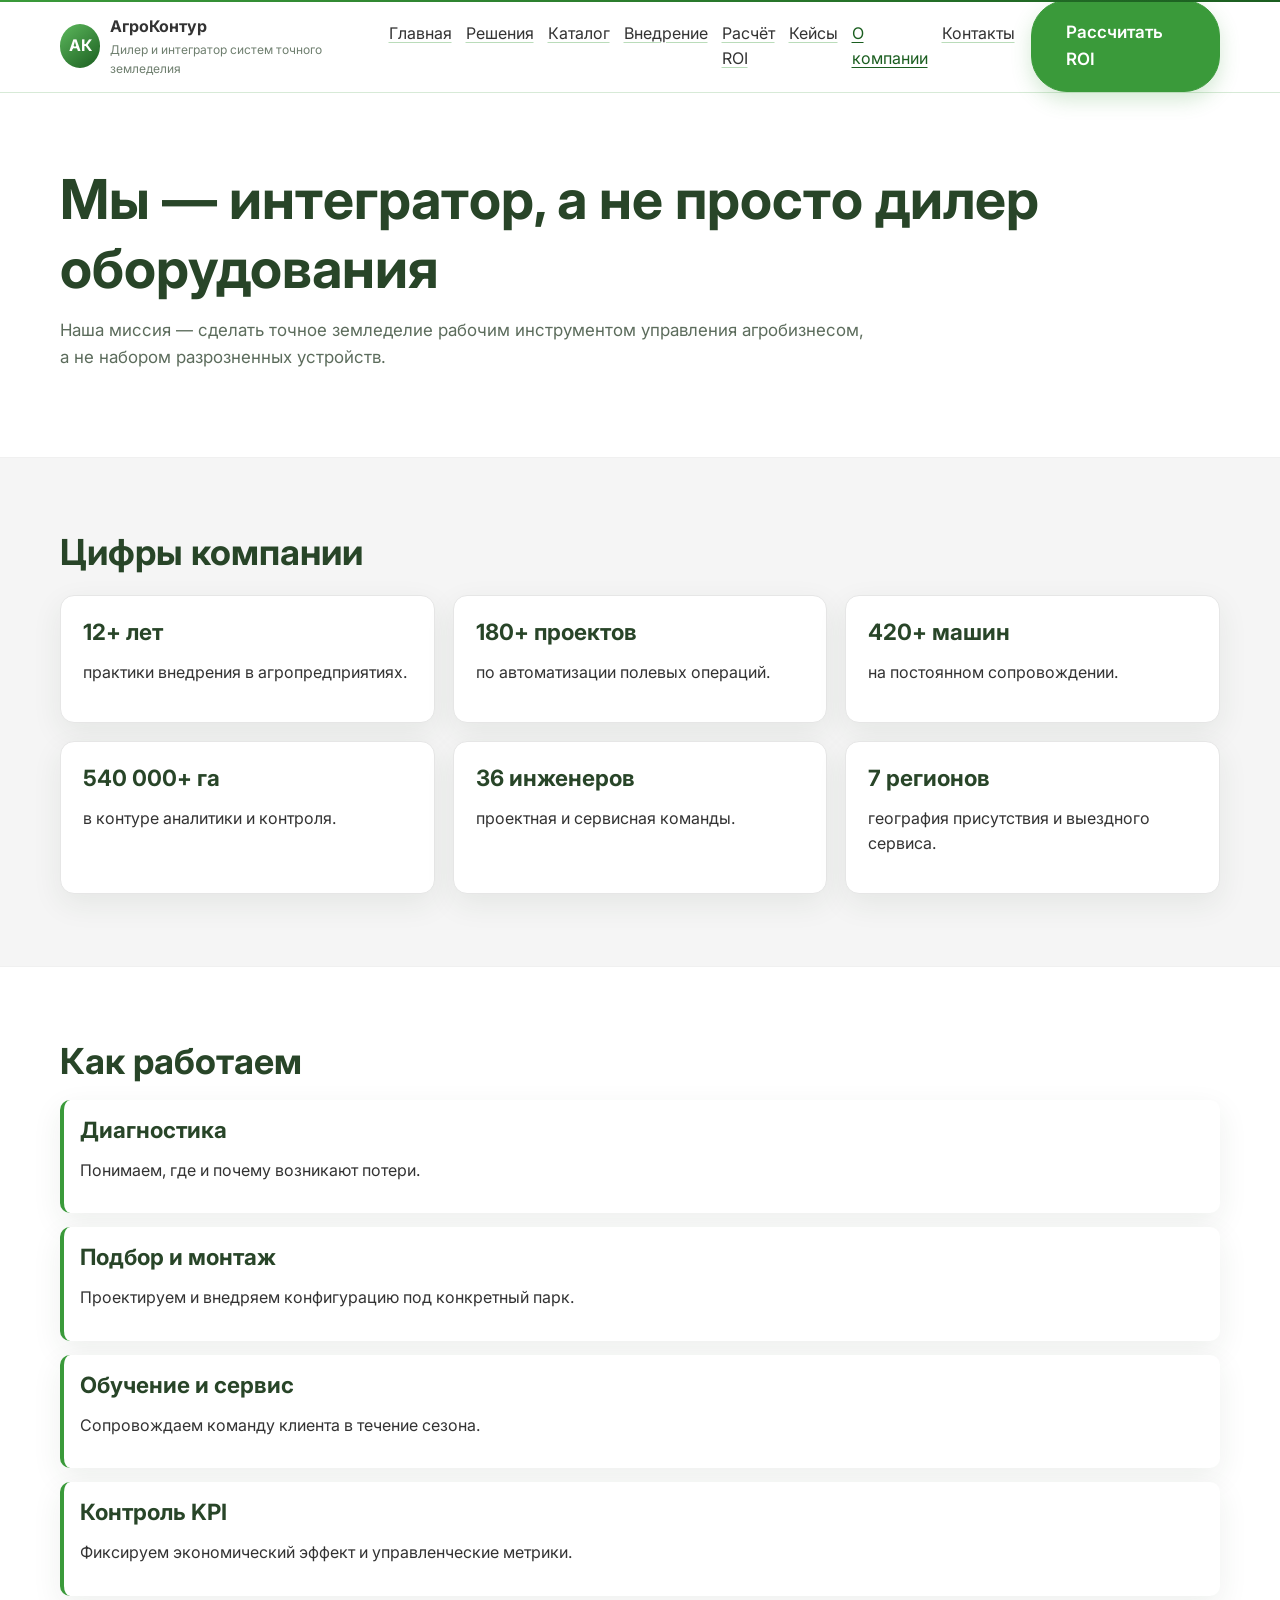
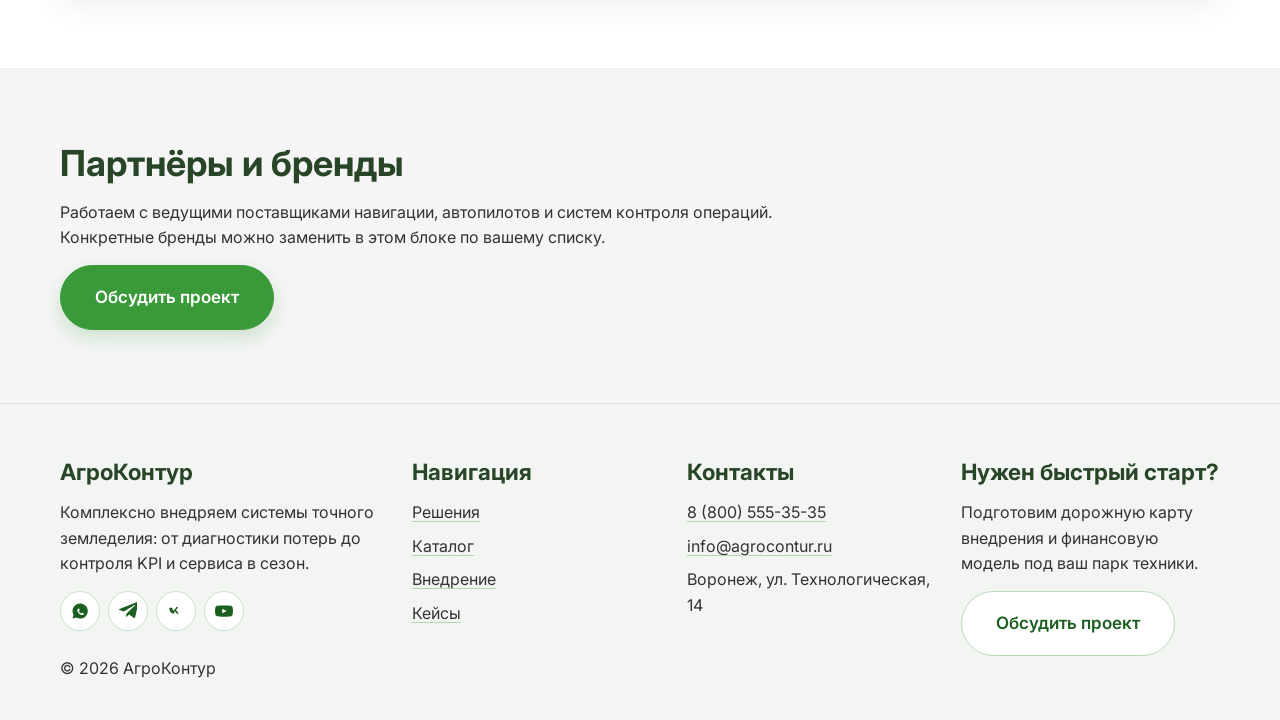
==== commit 4b7718fd: "Unify UX/UI with corporate light design and global JS flows" ====
--- a/about/index.html
+++ b/about/index.html
@@ -1,33 +1,20 @@
 <!doctype html>
-<html lang="ru">
-<head>
-  <meta charset="UTF-8">
-  <meta name="viewport" content="width=device-width, initial-scale=1.0">
-  <meta name="description" content="О компании АгроКонтур — дилер и интегратор систем точного земледелия.">
-  <title>О компании — АгроКонтур</title>
-  <link rel="stylesheet" href="/css/main.css">
-</head>
-<body data-page="about">
-<div data-include="header"></div>
-<main>
-  <section class="story alt">
-    <div class="container">
-      <h1 class="section-title">АгроКонтур — партнёр внедрения для агропредприятий</h1>
-      <p class="lead">Мы объединяем инженерную экспертизу, агрономическую практику и финансовый подход к внедрению точного земледелия.</p>
-      <div class="card-grid">
-        <article class="card"><h2>12 лет</h2><p>работаем с проектами автоматизации сельхозпроизводства.</p></article>
-        <article class="card"><h2>420+ машин</h2><p>введено в контур точного земледелия и телематики.</p></article>
-        <article class="card"><h2>36 инженеров</h2><p>в сервисной и проектной команде внедрения.</p></article>
-      </div>
-      <article class="card">
-        <h2>Наш подход</h2>
-        <p>Сначала считаем экономику, затем проектируем и внедряем. После запуска сопровождаем эксплуатацию, чтобы инвестиции действительно превращались в управляемый результат.</p>
-      </article>
-    </div>
-  </section>
-</main>
-<div data-include="footer"></div>
-<script src="/js/layout.js" defer></script>
-<script src="/js/animations.js" defer></script>
-</body>
-</html>
+<html lang="ru"><head><meta charset="UTF-8"><meta name="viewport" content="width=device-width, initial-scale=1.0"><meta name="description" content="О компании АгроКонтур."><title>О компании — АгроКонтур</title><link rel="stylesheet" href="/css/main.css"></head>
+<body data-page="about"><div data-include="header"></div><main>
+<section class="story"><div class="container"><h1>Мы — интегратор, а не просто дилер оборудования</h1><p class="lead">Наша миссия — сделать точное земледелие рабочим инструментом управления агробизнесом, а не набором разрозненных устройств.</p></div></section>
+<section class="story alt"><div class="container"><h2>Цифры компании</h2><div class="card-grid">
+<article class="card"><h3>12+ лет</h3><p>практики внедрения в агропредприятиях.</p></article>
+<article class="card"><h3>180+ проектов</h3><p>по автоматизации полевых операций.</p></article>
+<article class="card"><h3>420+ машин</h3><p>на постоянном сопровождении.</p></article>
+<article class="card"><h3>540 000+ га</h3><p>в контуре аналитики и контроля.</p></article>
+<article class="card"><h3>36 инженеров</h3><p>проектная и сервисная команды.</p></article>
+<article class="card"><h3>7 регионов</h3><p>география присутствия и выездного сервиса.</p></article>
+</div></div></section>
+<section class="story"><div class="container"><h2>Как работаем</h2><div class="timeline">
+<article><h3>Диагностика</h3><p>Понимаем, где и почему возникают потери.</p></article>
+<article><h3>Подбор и монтаж</h3><p>Проектируем и внедряем конфигурацию под конкретный парк.</p></article>
+<article><h3>Обучение и сервис</h3><p>Сопровождаем команду клиента в течение сезона.</p></article>
+<article><h3>Контроль KPI</h3><p>Фиксируем экономический эффект и управленческие метрики.</p></article>
+</div></div></section>
+<section class="story alt"><div class="container"><h2>Партнёры и бренды</h2><p>Работаем с ведущими поставщиками навигации, автопилотов и систем контроля операций. Конкретные бренды можно заменить в этом блоке по вашему списку.</p><a class="btn-primary" href="/contact/">Обсудить проект</a></div></section>
+</main><div data-include="footer"></div><script src="/js/main.js" defer></script></body></html>
--- a/css/main.css
+++ b/css/main.css
@@ -1,47 +1,43 @@
+@import url('https://fonts.googleapis.com/css2?family=Inter:wght@400;500;600;700;800&display=swap');
+
 :root {
-  --white: #ffffff;
-  --surface: #f5f5f5;
-  --accent: #3a9a3a;
-  --accent-dark: #1b5e20;
+  --bg: #ffffff;
+  --muted: #f5f5f5;
+  --green: #3a9a3a;
+  --green-dark: #1b5e20;
   --text: #333333;
-  --muted: #667085;
-  --border: #e8ece8;
-  --shadow: 0 12px 28px rgba(20, 60, 20, 0.08);
-}
-
-* {
-  box-sizing: border-box;
-}
-
-html,
-body {
+  --border: #e6e6e6;
+  --shadow: 0 10px 30px rgba(36, 65, 36, 0.08);
+}
+
+* { box-sizing: border-box; }
+
+html, body {
   margin: 0;
   padding: 0;
-  font-family: "Inter", "Segoe UI", Arial, sans-serif;
+  font-family: 'Inter', 'Roboto', sans-serif;
+  font-size: 16px;
+  line-height: 1.6;
   color: var(--text);
-  background: var(--white);
-  line-height: 1.6;
-}
-
-body {
-  overflow-x: hidden;
-}
-
-a {
-  color: inherit;
-  text-decoration: none;
-}
-
-img {
-  max-width: 100%;
-  display: block;
-  border-radius: 14px;
-  transition: transform 0.45s ease;
-}
-
-img:hover {
-  transform: scale(1.03);
-}
+  background: var(--bg);
+}
+
+body { position: relative; }
+
+body::before {
+  content: "";
+  position: fixed;
+  inset: 0;
+  background-image: url("../assets/img/agro-pattern.svg");
+  background-repeat: repeat;
+  background-size: 700px;
+  opacity: 0.07;
+  filter: grayscale(1) saturate(0.2);
+  pointer-events: none;
+  z-index: -1;
+}
+
+a { color: inherit; text-decoration: none; }
 
 .container {
   max-width: 1200px;
@@ -49,487 +45,263 @@
   padding: 0 20px;
 }
 
+main { overflow: hidden; }
+
+.story {
+  padding: 72px 0;
+}
+
+.story.alt {
+  background: var(--muted);
+  border-top: 1px solid #f0f0f0;
+  border-bottom: 1px solid #f0f0f0;
+}
+
+h1, h2, h3 { line-height: 1.25; margin: 0 0 14px; color: #284528; }
+h1 { font-size: clamp(2rem, 4.3vw, 3.7rem); }
+h2 { font-size: clamp(1.5rem, 2.8vw, 2.35rem); }
+h3 { font-size: clamp(1.15rem, 2.2vw, 1.4rem); }
+p { margin: 0 0 14px; max-width: 74ch; }
+
+.lead { color: #5c6c5c; font-size: 1.06rem; }
+
 .site-header {
   position: sticky;
   top: 0;
-  z-index: 100;
-  background: rgba(255, 255, 255, 0.96);
-  border-bottom: 1px solid #cfe3cf;
-  transition: all 0.3s ease;
+  z-index: 120;
+  background: rgba(255, 255, 255, 0.97);
+  border-bottom: 1px solid #d7ead7;
+  transition: all .25s ease;
 }
 
 .site-header::before {
   content: "";
   position: absolute;
-  top: 0;
-  left: 0;
-  right: 0;
-  height: 3px;
-  background: linear-gradient(90deg, #58af58, var(--accent-dark));
-}
-
-.site-header.is-shrink .header-inner {
-  min-height: 64px;
+  left: 0; right: 0; top: 0;
+  height: 2px;
+  background: linear-gradient(90deg, var(--green), var(--green-dark));
 }
 
 .header-inner {
-  min-height: 84px;
+  min-height: 82px;
   display: flex;
+  gap: 16px;
   align-items: center;
-  gap: 1rem;
-  transition: min-height 0.3s ease;
-}
-
-.brand {
-  display: flex;
-  align-items: center;
-  gap: 0.85rem;
-}
-
+  transition: min-height .25s ease;
+}
+
+.site-header.is-shrink .header-inner { min-height: 68px; }
+
+.brand { display: flex; align-items: center; gap: 10px; }
 .brand-mark {
-  width: 44px;
-  height: 44px;
-  border-radius: 50%;
-  display: grid;
-  place-items: center;
-  color: var(--white);
-  font-weight: 800;
-  background: linear-gradient(135deg, #58af58, var(--accent-dark));
-}
-
-.brand-text {
-  display: grid;
-}
-
-.brand-text strong {
-  font-size: 1rem;
-}
-
-.brand-text small {
-  font-size: 0.73rem;
-  color: var(--muted);
-}
-
-.site-nav {
-  margin-left: auto;
-  display: flex;
-  gap: 1rem;
-}
-
-.site-nav a,
-.footer-links a,
-.text-link {
-  position: relative;
-}
-
-.site-nav a::after,
-.footer-links a::after,
-.text-link::after {
-  content: "";
-  position: absolute;
-  left: 0;
-  bottom: -3px;
-  width: 0;
-  height: 2px;
-  background: var(--accent);
-  transition: width 0.25s ease;
-}
-
-.site-nav a:hover::after,
-.site-nav a.active::after,
-.footer-links a:hover::after,
-.text-link:hover::after {
-  width: 100%;
-}
-
-.site-nav a.active,
-.site-nav a:hover {
-  color: var(--accent-dark);
-}
-
-.header-cta,
-.btn-primary {
-  background: var(--accent);
-  color: var(--white);
-  border-radius: 999px;
-  border: 1px solid var(--accent);
-  padding: 0.65rem 1.1rem;
+  width: 44px; height: 44px; border-radius: 50%;
+  display: grid; place-items: center;
+  background: linear-gradient(140deg, #5db95d, var(--green-dark));
+  color: #fff; font-weight: 700;
+}
+.brand-text { display: grid; }
+.brand-text small { color: #6f7f6f; font-size: .75rem; }
+
+.site-nav { display: flex; gap: 14px; margin-left: auto; }
+
+.link-inline, .site-nav a, .footer-links a {
+  text-decoration: underline;
+  text-decoration-color: rgba(58, 154, 58, .35);
+  text-underline-offset: 3px;
+  transition: color .2s ease, text-decoration-color .2s ease;
+}
+
+.link-inline:hover, .site-nav a:hover, .site-nav a.active, .footer-links a:hover {
+  color: var(--green-dark);
+  text-decoration-color: var(--green-dark);
+}
+
+.btn-primary, .btn-secondary {
+  min-height: 58px;
+  padding: 18px 34px;
+  border-radius: 36px;
+  font-size: 17px;
   font-weight: 600;
   display: inline-flex;
-  transition: background 0.2s ease, transform 0.2s ease;
-}
-
-.header-cta:hover,
-.btn-primary:hover {
-  background: var(--accent-dark);
-  transform: translateY(-1px);
-}
-
-.menu-toggle {
-  display: none;
-}
-
-main {
-  background: var(--white);
-}
-
-.story {
-  padding: 4.6rem 0;
-}
-
-.story.alt {
-  background: var(--surface);
-}
+  align-items: center;
+  justify-content: center;
+  transition: transform .2s ease, box-shadow .2s ease, background .2s ease, color .2s ease;
+}
+
+.btn-primary {
+  background: var(--green);
+  color: #fff;
+  border: 1px solid var(--green);
+  box-shadow: 0 8px 20px rgba(58, 154, 58, .22);
+}
+
+.btn-primary:hover { background: var(--green-dark); transform: translateY(-2px); box-shadow: 0 14px 24px rgba(27, 94, 32, .2); }
+
+.btn-secondary {
+  background: #fff;
+  color: var(--green-dark);
+  border: 1px solid #b7d7b7;
+}
+
+.btn-secondary:hover { transform: translateY(-2px); box-shadow: var(--shadow); }
+
+.menu-toggle { display: none; }
 
 .hero {
-  min-height: calc(100vh - 84px);
+  min-height: calc(100vh - 82px);
   display: grid;
   align-items: center;
-  color: var(--white);
-  margin-top: 0;
+  color: #fff;
   position: relative;
+  background: url('https://images.unsplash.com/photo-1500382017468-9049fed747ef?auto=format&fit=crop&w=2200&q=80') center/cover no-repeat;
   overflow: hidden;
-  background: url("https://images.unsplash.com/photo-1500382017468-9049fed747ef?auto=format&fit=crop&w=2000&q=80") center/cover no-repeat;
 }
 
 .hero::before {
   content: "";
   position: absolute;
   inset: 0;
-  background: linear-gradient(90deg, rgba(15, 45, 15, 0.78), rgba(15, 45, 15, 0.3));
-}
-
+  background: linear-gradient(to bottom, rgba(20, 50, 20, .35), rgba(20, 50, 20, .7));
+  z-index: 1;
+}
 .hero::after {
   content: "";
   position: absolute;
-  inset: 0;
+  inset: -2%;
   background: inherit;
+  transform: scale(1.04);
+  animation: heroZoom 14s ease-in-out infinite alternate;
   z-index: 0;
-  transform: scale(1.06);
-  animation: heroZoom 14s ease-out infinite alternate;
-}
-
-.hero .container {
-  position: relative;
-  z-index: 2;
-}
-
-.hero h1 {
-  margin: 0;
-  max-width: 18ch;
-  font-size: clamp(2.1rem, 4.8vw, 4rem);
-  line-height: 1.15;
-  opacity: 0;
-  transform: translateY(20px);
-  animation: fadeUp 0.9s ease forwards;
-}
-
-.hero .lead {
-  color: #eef7ee;
-  max-width: 64ch;
-  font-size: 1.1rem;
-  margin-top: 1rem;
-  opacity: 0;
-  transform: translateY(18px);
-  animation: fadeUp 1s ease 0.2s forwards;
-}
-
-.hero .btn-primary {
-  margin-top: 1.4rem;
-  opacity: 0;
-  animation: fadeIn 1.2s ease 0.45s forwards;
-}
-
-.section-title {
-  font-size: clamp(1.7rem, 3vw, 2.5rem);
-  margin: 0 0 0.8rem;
-  color: #2d472d;
-}
-
-.lead {
-  color: var(--muted);
-  max-width: 74ch;
-}
-
-.metric-grid,
-.card-grid {
-  margin-top: 1.4rem;
+}
+.hero .container { position: relative; z-index: 2; }
+.hero h1, .hero .lead, .hero .hero-actions { opacity: 0; transform: translateY(18px); animation: fadeUp .8s ease forwards; }
+.hero .lead { animation-delay: .2s; color: #eff7ef; }
+.hero .hero-actions { animation-delay: .4s; display: flex; gap: 12px; flex-wrap: wrap; margin-top: 10px; }
+
+.metric-grid, .card-grid {
   display: grid;
-  grid-template-columns: repeat(3, minmax(0, 1fr));
-  gap: 1rem;
-}
-
-.panel,
-.card {
-  background: var(--white);
+  grid-template-columns: repeat(3, minmax(0,1fr));
+  gap: 18px;
+  margin-top: 20px;
+}
+
+.card, .panel {
+  background: #fff;
   border: 1px solid var(--border);
   border-radius: 14px;
   box-shadow: var(--shadow);
-  padding: 1.25rem;
-  transition: transform 0.25s ease, box-shadow 0.25s ease;
-}
-
-.panel:hover,
-.card:hover {
-  transform: translateY(-5px);
-  box-shadow: 0 16px 32px rgba(20, 60, 20, 0.12);
-}
-
-.metric {
-  font-size: 2rem;
-  color: var(--accent-dark);
-  font-weight: 700;
-  margin: 0;
-}
+  padding: 22px;
+  transition: transform .25s ease, box-shadow .25s ease;
+}
+.card:hover, .panel:hover { transform: translateY(-4px); box-shadow: 0 16px 36px rgba(30,60,30,.12); }
 
 .icon-circle {
-  width: 44px;
-  height: 44px;
-  border-radius: 50%;
-  background: #ebf6eb;
-  border: 1px solid #d6ebd6;
-  display: grid;
-  place-items: center;
-  color: var(--accent-dark);
-  font-weight: 700;
-  margin-bottom: 0.75rem;
-}
-
-.cta-line {
-  color: var(--accent-dark);
-  font-weight: 600;
-}
-
-.timeline {
-  display: grid;
-  gap: 1rem;
-}
-
+  width: 46px; height: 46px; border-radius: 50%;
+  display: grid; place-items: center;
+  background: #eef7ee; border: 1px solid #d7ead7;
+  color: var(--green-dark); font-weight: 700; margin-bottom: 10px;
+}
+
+.metric { color: var(--green-dark); font-size: 2rem; font-weight: 700; margin: 0 0 8px; }
+
+.timeline { display: grid; gap: 14px; margin-top: 16px; }
 .timeline article {
-  padding: 1rem 1.1rem;
-  background: var(--white);
+  background: #fff;
+  border-left: 4px solid var(--green);
+  border-radius: 10px;
+  padding: 16px;
+  box-shadow: var(--shadow);
+}
+
+table { width: 100%; border-collapse: collapse; }
+th, td { border-bottom: 1px solid var(--border); padding: 12px; text-align: left; }
+
+.form { display: grid; gap: 14px; max-width: 740px; }
+.form label { display: grid; gap: 6px; font-weight: 500; }
+.form-hint { font-size: .88rem; color: #738073; font-weight: 400; }
+input, select, textarea, button {
+  width: 100%;
+  border: 1px solid #cfe4cf;
+  border-radius: 10px;
+  padding: 14px;
+  font: inherit;
+  color: var(--text);
+  background: #fff;
+}
+button { cursor: pointer; }
+.form-status { font-size: .95rem; min-height: 22px; }
+.form-status.success { color: var(--green-dark); }
+.form-status.error { color: #a13a3a; }
+
+.calc-result {
+  margin-top: 16px;
+  padding: 18px;
+  background: #f7fbf7;
+  border: 1px solid #dbeedb;
   border-radius: 12px;
-  border-left: 4px solid var(--accent);
-  box-shadow: var(--shadow);
-}
-
-.filter-row {
-  display: flex;
-  flex-wrap: wrap;
-  gap: 0.7rem;
-  margin: 1rem 0 1.2rem;
-}
-
-.tag {
-  padding: 0.4rem 0.8rem;
-  border-radius: 999px;
-  border: 1px solid #cfe3cf;
-  color: #4f6e4f;
-  background: #f9fdf9;
-}
-
-table {
-  width: 100%;
-  border-collapse: collapse;
-  background: var(--white);
-}
-
-th,
-td {
-  padding: 0.8rem;
-  border-bottom: 1px solid #e8ece8;
-}
-
-.form {
-  max-width: 620px;
-  display: grid;
-  gap: 1rem;
-}
-
-.form label {
-  display: grid;
-  gap: 0.35rem;
-}
-
-input,
-select,
-button,
-textarea {
-  font: inherit;
-  border: 1px solid #cfe3cf;
-  border-radius: 10px;
-  padding: 0.75rem;
-  color: var(--text);
-  background: var(--white);
-}
-
-button {
-  background: var(--accent);
-  color: var(--white);
-  border-color: var(--accent);
-  cursor: pointer;
-}
-
-.form-note {
-  font-size: 0.9rem;
-  color: var(--muted);
-}
-
-.output {
-  margin-top: 1rem;
-  display: grid;
-  gap: 0.5rem;
-}
-
-.notice {
-  color: var(--accent-dark);
-  font-weight: 600;
-}
+}
+.calc-result strong { color: var(--green-dark); }
+
+.accordion { display: grid; gap: 14px; margin-top: 20px; }
+.acc-item { border: 1px solid var(--border); border-radius: 12px; background: #fff; box-shadow: var(--shadow); overflow: hidden; }
+.acc-trigger { background: #fff; border: none; border-bottom: 1px solid transparent; min-height: 62px; padding: 16px 18px; text-align: left; font-weight: 600; }
+.acc-content { padding: 0 18px 18px; display: none; }
+.acc-item.open .acc-content { display: block; }
+.acc-item.open .acc-trigger { border-bottom-color: var(--border); }
 
 .site-footer {
+  padding: 54px 0 24px;
   background: #f2f5f2;
-  border-top: 1px solid #dce7dc;
-  padding: 3rem 0 2rem;
-}
-
-.footer-grid {
-  display: grid;
-  grid-template-columns: 1.5fr 1fr 1fr 1fr;
-  gap: 1rem;
-}
-
-.footer-links,
-.site-footer ul {
-  list-style: none;
-  padding: 0;
-  margin: 0;
-  display: grid;
-  gap: 0.5rem;
-}
-
-.socials {
-  display: flex;
-  gap: 0.6rem;
-  margin-top: 0.7rem;
-}
-
+  border-top: 1px solid #dde7dd;
+}
+.footer-grid { display: grid; grid-template-columns: 1.3fr 1fr 1fr 1fr; gap: 16px; }
+.footer-links, .site-footer ul { list-style: none; margin: 0; padding: 0; display: grid; gap: 8px; }
+.socials { display: flex; gap: 8px; margin-top: 8px; }
 .socials a {
-  width: 38px;
-  height: 38px;
-  border-radius: 50%;
-  border: 1px solid #cfe3cf;
-  background: var(--white);
-  display: grid;
-  place-items: center;
-  color: var(--accent-dark);
-  transition: all 0.25s ease;
-}
-
-.socials a:hover {
-  background: var(--accent);
-  color: var(--white);
-}
-
-.socials svg {
-  width: 18px;
-  height: 18px;
-}
-
-.footer-bottom {
-  margin-top: 1.2rem;
-  color: #6b776b;
-}
-
-.mobile-cta {
-  position: fixed;
-  left: 14px;
-  right: 14px;
-  bottom: 12px;
-  z-index: 90;
-  display: none;
-  justify-content: center;
-  padding: 0.8rem;
-  border-radius: 999px;
-  background: var(--accent-dark);
-  color: var(--white);
-  box-shadow: 0 8px 24px rgba(20, 60, 20, 0.26);
-}
-
-.reveal {
-  opacity: 0;
-  transform: translateY(24px);
-  transition: opacity 0.7s ease, transform 0.7s ease;
-}
-
-.reveal.is-visible {
-  opacity: 1;
-  transform: translateY(0);
-}
-
-@keyframes heroZoom {
-  from { transform: scale(1.04); }
-  to { transform: scale(1.1); }
-}
-
-@keyframes fadeUp {
-  to {
-    opacity: 1;
-    transform: translateY(0);
-  }
-}
-
-@keyframes fadeIn {
-  to {
-    opacity: 1;
-  }
-}
-
-@media (max-width: 980px) {
-  .menu-toggle {
-    display: block;
-    margin-left: auto;
-    border: 1px solid #cfe3cf;
-    background: var(--white);
-    color: var(--accent-dark);
-  }
-
+  width: 40px; height: 40px; border-radius: 50%; display: grid; place-items: center;
+  border: 1px solid #cce2cc; background: #fff; color: var(--green-dark); transition: all .2s ease;
+}
+.socials a:hover { background: var(--green); color: #fff; transform: translateY(-2px); }
+.socials svg { width: 18px; height: 18px; }
+
+.mobile-cta { display: none; position: fixed; left: 12px; right: 12px; bottom: 10px; z-index: 99; }
+
+.reveal { opacity: 0; transform: translateY(20px); transition: opacity .7s ease, transform .7s ease; }
+.reveal.is-visible { opacity: 1; transform: translateY(0); }
+
+@keyframes fadeUp { to { opacity: 1; transform: translateY(0); } }
+@keyframes heroZoom { from { transform: scale(1.03);} to { transform: scale(1.09);} }
+
+@media (max-width: 1024px) {
+  .metric-grid, .card-grid, .footer-grid { grid-template-columns: 1fr 1fr; }
+}
+
+@media (max-width: 768px) {
+  .story { padding: 56px 0; }
   .site-nav {
     display: none;
     position: absolute;
-    top: 70px;
-    left: 20px;
-    right: 20px;
-    background: var(--white);
-    border: 1px solid #dce7dc;
-    border-radius: 12px;
-    padding: 1rem;
+    top: 66px; left: 20px; right: 20px;
+    background: #fff; border: 1px solid var(--border); border-radius: 12px; padding: 14px;
+    box-shadow: var(--shadow);
     flex-direction: column;
-    box-shadow: var(--shadow);
   }
-
-  .site-nav.is-open {
-    display: flex;
+  .site-nav.is-open { display: flex; }
+  .menu-toggle {
+    display: inline-flex; margin-left: auto; width: 44px; height: 44px; border-radius: 10px;
+    align-items: center; justify-content: center;
+    background: #fff; border: 1px solid #cfe4cf; color: var(--green-dark);
   }
-
-  .header-cta {
-    display: none;
-  }
-
-  .hero {
-    min-height: 78vh;
-  }
-
-  .metric-grid,
-  .card-grid,
-  .footer-grid {
-    grid-template-columns: 1fr;
-  }
-
-  .mobile-cta {
-    display: flex;
-  }
-
-  body {
-    padding-bottom: 78px;
-  }
-}
+  .header-cta { display: none; }
+  .metric-grid, .card-grid, .footer-grid { grid-template-columns: 1fr; }
+  .mobile-cta { display: block; }
+  body { padding-bottom: 84px; }
+  .btn-primary, .btn-secondary { width: 100%; }
+}
+
+@media (max-width: 480px) {
+  html, body { font-size: 15px; }
+  .container { padding: 0 16px; }
+  .hero { min-height: 76vh; }
+  .card, .panel { padding: 16px; }
+}
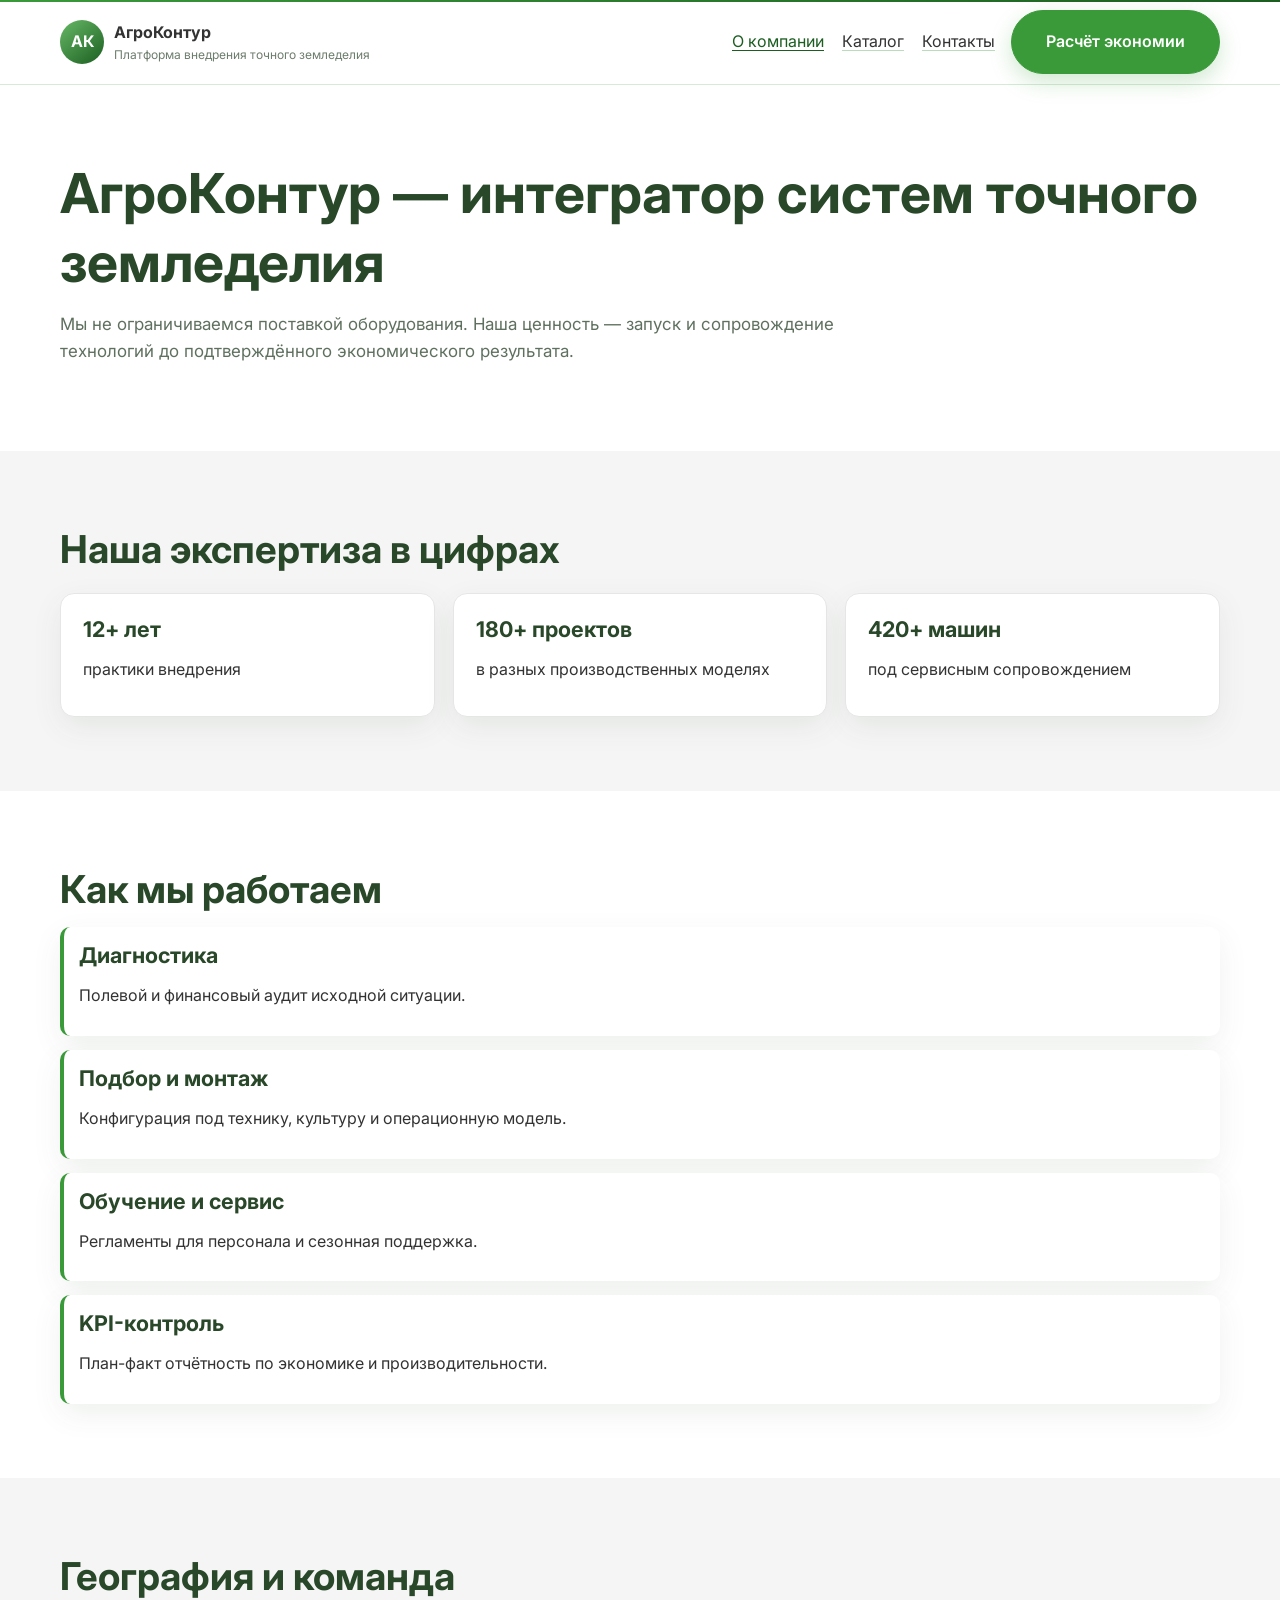
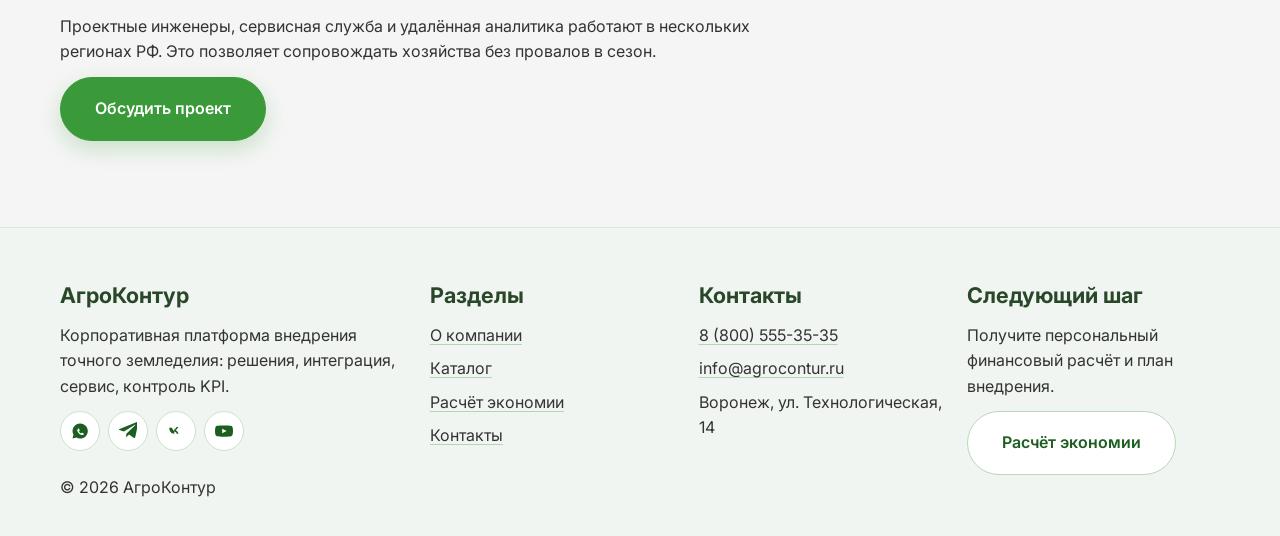
==== commit eb141ee2: "Rebuild site narrative and UX as implementation platform" ====
--- a/about/index.html
+++ b/about/index.html
@@ -1,20 +1,8 @@
 <!doctype html>
 <html lang="ru"><head><meta charset="UTF-8"><meta name="viewport" content="width=device-width, initial-scale=1.0"><meta name="description" content="О компании АгроКонтур."><title>О компании — АгроКонтур</title><link rel="stylesheet" href="/css/main.css"></head>
 <body data-page="about"><div data-include="header"></div><main>
-<section class="story"><div class="container"><h1>Мы — интегратор, а не просто дилер оборудования</h1><p class="lead">Наша миссия — сделать точное земледелие рабочим инструментом управления агробизнесом, а не набором разрозненных устройств.</p></div></section>
-<section class="story alt"><div class="container"><h2>Цифры компании</h2><div class="card-grid">
-<article class="card"><h3>12+ лет</h3><p>практики внедрения в агропредприятиях.</p></article>
-<article class="card"><h3>180+ проектов</h3><p>по автоматизации полевых операций.</p></article>
-<article class="card"><h3>420+ машин</h3><p>на постоянном сопровождении.</p></article>
-<article class="card"><h3>540 000+ га</h3><p>в контуре аналитики и контроля.</p></article>
-<article class="card"><h3>36 инженеров</h3><p>проектная и сервисная команды.</p></article>
-<article class="card"><h3>7 регионов</h3><p>география присутствия и выездного сервиса.</p></article>
-</div></div></section>
-<section class="story"><div class="container"><h2>Как работаем</h2><div class="timeline">
-<article><h3>Диагностика</h3><p>Понимаем, где и почему возникают потери.</p></article>
-<article><h3>Подбор и монтаж</h3><p>Проектируем и внедряем конфигурацию под конкретный парк.</p></article>
-<article><h3>Обучение и сервис</h3><p>Сопровождаем команду клиента в течение сезона.</p></article>
-<article><h3>Контроль KPI</h3><p>Фиксируем экономический эффект и управленческие метрики.</p></article>
-</div></div></section>
-<section class="story alt"><div class="container"><h2>Партнёры и бренды</h2><p>Работаем с ведущими поставщиками навигации, автопилотов и систем контроля операций. Конкретные бренды можно заменить в этом блоке по вашему списку.</p><a class="btn-primary" href="/contact/">Обсудить проект</a></div></section>
+<section class="story"><div class="container"><h1>АгроКонтур — интегратор систем точного земледелия</h1><p class="lead">Мы не ограничиваемся поставкой оборудования. Наша ценность — запуск и сопровождение технологий до подтверждённого экономического результата.</p></div></section>
+<section class="story alt"><div class="container"><h2>Наша экспертиза в цифрах</h2><div class="card-grid"><article class="card"><h3>12+ лет</h3><p>практики внедрения</p></article><article class="card"><h3>180+ проектов</h3><p>в разных производственных моделях</p></article><article class="card"><h3>420+ машин</h3><p>под сервисным сопровождением</p></article></div></div></section>
+<section class="story"><div class="container"><h2>Как мы работаем</h2><div class="timeline"><article><h3>Диагностика</h3><p>Полевой и финансовый аудит исходной ситуации.</p></article><article><h3>Подбор и монтаж</h3><p>Конфигурация под технику, культуру и операционную модель.</p></article><article><h3>Обучение и сервис</h3><p>Регламенты для персонала и сезонная поддержка.</p></article><article><h3>KPI-контроль</h3><p>План-факт отчётность по экономике и производительности.</p></article></div></div></section>
+<section class="story alt"><div class="container"><h2>География и команда</h2><p>Проектные инженеры, сервисная служба и удалённая аналитика работают в нескольких регионах РФ. Это позволяет сопровождать хозяйства без провалов в сезон.</p><p><a class="btn-primary" href="/contact/">Обсудить проект</a></p></div></section>
 </main><div data-include="footer"></div><script src="/js/main.js" defer></script></body></html>
--- a/css/main.css
+++ b/css/main.css
@@ -7,31 +7,26 @@
   --green-dark: #1b5e20;
   --text: #333333;
   --border: #e6e6e6;
-  --shadow: 0 10px 30px rgba(36, 65, 36, 0.08);
+  --shadow: 0 10px 30px rgba(39, 74, 39, .08);
 }
 
 * { box-sizing: border-box; }
-
 html, body {
   margin: 0;
   padding: 0;
   font-family: 'Inter', 'Roboto', sans-serif;
-  font-size: 16px;
+  color: var(--text);
   line-height: 1.6;
-  color: var(--text);
   background: var(--bg);
 }
 
-body { position: relative; }
-
 body::before {
-  content: "";
+  content: '';
   position: fixed;
   inset: 0;
-  background-image: url("../assets/img/agro-pattern.svg");
-  background-repeat: repeat;
+  background: url('/assets/img/agro-pattern.svg') repeat;
   background-size: 700px;
-  opacity: 0.07;
+  opacity: .06;
   filter: grayscale(1) saturate(0.2);
   pointer-events: none;
   z-index: -1;
@@ -39,227 +34,185 @@
 
 a { color: inherit; text-decoration: none; }
 
-.container {
-  max-width: 1200px;
-  margin: 0 auto;
-  padding: 0 20px;
-}
-
+.container { max-width: 1200px; margin: 0 auto; padding: 0 20px; }
+.story { padding: 74px 0; }
+.story.alt { background: var(--muted); }
 main { overflow: hidden; }
 
-.story {
-  padding: 72px 0;
-}
-
-.story.alt {
-  background: var(--muted);
-  border-top: 1px solid #f0f0f0;
-  border-bottom: 1px solid #f0f0f0;
-}
-
-h1, h2, h3 { line-height: 1.25; margin: 0 0 14px; color: #284528; }
-h1 { font-size: clamp(2rem, 4.3vw, 3.7rem); }
-h2 { font-size: clamp(1.5rem, 2.8vw, 2.35rem); }
-h3 { font-size: clamp(1.15rem, 2.2vw, 1.4rem); }
-p { margin: 0 0 14px; max-width: 74ch; }
-
-.lead { color: #5c6c5c; font-size: 1.06rem; }
+h1,h2,h3 { margin: 0 0 14px; line-height: 1.25; color: #294729; }
+h1 { font-size: clamp(2rem,4.3vw,3.8rem); }
+h2 { font-size: clamp(1.6rem,3vw,2.4rem); }
+h3 { font-size: clamp(1.12rem,2.3vw,1.35rem); }
+p { margin: 0 0 12px; max-width: 76ch; }
+.lead { color: #5f705f; font-size: 1.06rem; }
 
 .site-header {
-  position: sticky;
-  top: 0;
-  z-index: 120;
-  background: rgba(255, 255, 255, 0.97);
+  position: sticky; top: 0; z-index: 120;
+  background: rgba(255,255,255,.97);
   border-bottom: 1px solid #d7ead7;
-  transition: all .25s ease;
-}
-
+}
 .site-header::before {
-  content: "";
-  position: absolute;
-  left: 0; right: 0; top: 0;
-  height: 2px;
-  background: linear-gradient(90deg, var(--green), var(--green-dark));
-}
-
-.header-inner {
-  min-height: 82px;
-  display: flex;
-  gap: 16px;
-  align-items: center;
-  transition: min-height .25s ease;
-}
-
-.site-header.is-shrink .header-inner { min-height: 68px; }
-
-.brand { display: flex; align-items: center; gap: 10px; }
+  content: ''; position: absolute; left: 0; right: 0; top: 0; height: 2px;
+  background: linear-gradient(90deg,var(--green),var(--green-dark));
+}
+.header-inner { min-height: 84px; display: flex; align-items: center; gap: 16px; transition: min-height .2s ease; }
+.site-header.is-shrink .header-inner { min-height: 70px; }
+
+.brand { display: flex; gap: 10px; align-items: center; }
 .brand-mark {
   width: 44px; height: 44px; border-radius: 50%;
-  display: grid; place-items: center;
-  background: linear-gradient(140deg, #5db95d, var(--green-dark));
-  color: #fff; font-weight: 700;
+  display: grid; place-items: center; color: #fff; font-weight: 700;
+  background: linear-gradient(140deg,#67b967,var(--green-dark));
 }
 .brand-text { display: grid; }
-.brand-text small { color: #6f7f6f; font-size: .75rem; }
-
-.site-nav { display: flex; gap: 14px; margin-left: auto; }
-
+.brand-text small { font-size: .75rem; color: #6d7d6d; }
+
+.site-nav { margin-left: auto; display: flex; gap: 18px; }
 .link-inline, .site-nav a, .footer-links a {
   text-decoration: underline;
-  text-decoration-color: rgba(58, 154, 58, .35);
+  text-decoration-color: rgba(58,154,58,.35);
   text-underline-offset: 3px;
-  transition: color .2s ease, text-decoration-color .2s ease;
-}
-
+  transition: .2s;
+}
 .link-inline:hover, .site-nav a:hover, .site-nav a.active, .footer-links a:hover {
-  color: var(--green-dark);
-  text-decoration-color: var(--green-dark);
+  color: var(--green-dark); text-decoration-color: var(--green-dark);
 }
 
 .btn-primary, .btn-secondary {
   min-height: 58px;
   padding: 18px 34px;
-  border-radius: 36px;
-  font-size: 17px;
+  border-radius: 38px;
+  font-size: 16px;
   font-weight: 600;
   display: inline-flex;
   align-items: center;
   justify-content: center;
-  transition: transform .2s ease, box-shadow .2s ease, background .2s ease, color .2s ease;
-}
-
+  transition: .22s ease;
+}
 .btn-primary {
   background: var(--green);
   color: #fff;
   border: 1px solid var(--green);
-  box-shadow: 0 8px 20px rgba(58, 154, 58, .22);
-}
-
-.btn-primary:hover { background: var(--green-dark); transform: translateY(-2px); box-shadow: 0 14px 24px rgba(27, 94, 32, .2); }
-
-.btn-secondary {
-  background: #fff;
-  color: var(--green-dark);
-  border: 1px solid #b7d7b7;
-}
-
+  box-shadow: 0 8px 22px rgba(58,154,58,.23);
+}
+.btn-primary:hover { background: var(--green-dark); transform: translateY(-2px); box-shadow: 0 14px 25px rgba(27,94,32,.2); }
+.btn-secondary { background: #fff; color: var(--green-dark); border: 1px solid #b9d8b9; }
 .btn-secondary:hover { transform: translateY(-2px); box-shadow: var(--shadow); }
 
 .menu-toggle { display: none; }
 
 .hero {
-  min-height: calc(100vh - 82px);
+  min-height: calc(100vh - 84px);
+  display: grid; align-items: center;
+  color: #fff; position: relative;
+  background: url('https://images.unsplash.com/photo-1464226184884-fa280b87c399?auto=format&fit=crop&w=2400&q=80') center/cover no-repeat;
+  overflow: hidden;
+}
+.hero::before {
+  content:''; position:absolute; inset:0;
+  background: linear-gradient(to bottom, rgba(0,0,0,.35), rgba(0,0,0,.7));
+  z-index: 1;
+}
+.hero::after {
+  content:''; position:absolute; inset:-2%; background: inherit;
+  transform: scale(1.04); animation: heroZoom 14s ease-in-out infinite alternate;
+  z-index: 0;
+}
+.hero .container { position: relative; z-index: 2; }
+.hero h1, .hero .lead, .hero .hero-actions { opacity: 0; transform: translateY(16px); animation: fadeUp .8s ease forwards; }
+.hero .lead { animation-delay: .2s; color: #eef5ee; }
+.hero .hero-actions { animation-delay: .4s; margin-top: 8px; display: flex; gap: 12px; flex-wrap: wrap; }
+
+.card-grid, .metric-grid {
+  margin-top: 20px;
   display: grid;
-  align-items: center;
-  color: #fff;
-  position: relative;
-  background: url('https://images.unsplash.com/photo-1500382017468-9049fed747ef?auto=format&fit=crop&w=2200&q=80') center/cover no-repeat;
-  overflow: hidden;
-}
-
-.hero::before {
-  content: "";
-  position: absolute;
-  inset: 0;
-  background: linear-gradient(to bottom, rgba(20, 50, 20, .35), rgba(20, 50, 20, .7));
-  z-index: 1;
-}
-.hero::after {
-  content: "";
-  position: absolute;
-  inset: -2%;
-  background: inherit;
-  transform: scale(1.04);
-  animation: heroZoom 14s ease-in-out infinite alternate;
-  z-index: 0;
-}
-.hero .container { position: relative; z-index: 2; }
-.hero h1, .hero .lead, .hero .hero-actions { opacity: 0; transform: translateY(18px); animation: fadeUp .8s ease forwards; }
-.hero .lead { animation-delay: .2s; color: #eff7ef; }
-.hero .hero-actions { animation-delay: .4s; display: flex; gap: 12px; flex-wrap: wrap; margin-top: 10px; }
-
-.metric-grid, .card-grid {
-  display: grid;
-  grid-template-columns: repeat(3, minmax(0,1fr));
+  grid-template-columns: repeat(3,minmax(0,1fr));
   gap: 18px;
-  margin-top: 20px;
-}
-
+}
 .card, .panel {
   background: #fff;
   border: 1px solid var(--border);
   border-radius: 14px;
   box-shadow: var(--shadow);
   padding: 22px;
-  transition: transform .25s ease, box-shadow .25s ease;
-}
-.card:hover, .panel:hover { transform: translateY(-4px); box-shadow: 0 16px 36px rgba(30,60,30,.12); }
-
+  transition: .25s ease;
+}
+.card:hover, .panel:hover { transform: translateY(-4px); box-shadow: 0 18px 32px rgba(35,62,35,.12); }
+.metric { font-size: 2rem; color: var(--green-dark); font-weight: 700; margin: 0 0 8px; }
 .icon-circle {
-  width: 46px; height: 46px; border-radius: 50%;
+  width: 44px; height: 44px; border-radius: 50%;
   display: grid; place-items: center;
-  background: #eef7ee; border: 1px solid #d7ead7;
+  background: #ecf7ec; border: 1px solid #d3e8d3;
   color: var(--green-dark); font-weight: 700; margin-bottom: 10px;
 }
 
-.metric { color: var(--green-dark); font-size: 2rem; font-weight: 700; margin: 0 0 8px; }
-
-.timeline { display: grid; gap: 14px; margin-top: 16px; }
+.timeline { display: grid; gap: 14px; margin-top: 14px; }
 .timeline article {
-  background: #fff;
   border-left: 4px solid var(--green);
   border-radius: 10px;
-  padding: 16px;
+  background: #fff;
   box-shadow: var(--shadow);
-}
-
+  padding: 15px;
+}
+
+.table-wrap { overflow: auto; }
 table { width: 100%; border-collapse: collapse; }
 th, td { border-bottom: 1px solid var(--border); padding: 12px; text-align: left; }
 
-.form { display: grid; gap: 14px; max-width: 740px; }
+.form { max-width: 820px; display: grid; gap: 14px; }
+.form-grid { display: grid; grid-template-columns: repeat(2,minmax(0,1fr)); gap: 12px; }
 .form label { display: grid; gap: 6px; font-weight: 500; }
-.form-hint { font-size: .88rem; color: #738073; font-weight: 400; }
+.form-hint { font-size: .85rem; color: #758475; font-weight: 400; }
 input, select, textarea, button {
   width: 100%;
-  border: 1px solid #cfe4cf;
+  border: 1px solid #cee3ce;
   border-radius: 10px;
   padding: 14px;
+  background: #fff;
+  color: var(--text);
   font: inherit;
-  color: var(--text);
-  background: #fff;
 }
 button { cursor: pointer; }
-.form-status { font-size: .95rem; min-height: 22px; }
+.form-status { min-height: 22px; font-size: .95rem; }
 .form-status.success { color: var(--green-dark); }
 .form-status.error { color: #a13a3a; }
 
 .calc-result {
   margin-top: 16px;
-  padding: 18px;
   background: #f7fbf7;
-  border: 1px solid #dbeedb;
+  border: 1px solid #dcefdc;
   border-radius: 12px;
-}
-.calc-result strong { color: var(--green-dark); }
-
-.accordion { display: grid; gap: 14px; margin-top: 20px; }
-.acc-item { border: 1px solid var(--border); border-radius: 12px; background: #fff; box-shadow: var(--shadow); overflow: hidden; }
-.acc-trigger { background: #fff; border: none; border-bottom: 1px solid transparent; min-height: 62px; padding: 16px 18px; text-align: left; font-weight: 600; }
-.acc-content { padding: 0 18px 18px; display: none; }
+  padding: 16px;
+}
+.result-grid { display: grid; grid-template-columns: repeat(3,minmax(0,1fr)); gap: 10px; margin-top: 10px; }
+.result-item { background: #fff; border: 1px solid var(--border); border-radius: 10px; padding: 12px; }
+.result-item strong { color: var(--green-dark); font-size: 1.2rem; }
+
+.acc-list { display: grid; gap: 14px; margin-top: 18px; }
+.acc-item { background: #fff; border: 1px solid var(--border); border-radius: 12px; box-shadow: var(--shadow); overflow: hidden; }
+.acc-trigger {
+  border: none; background: #fff; min-height: 62px; padding: 16px 18px;
+  text-align: left; font-weight: 600;
+}
+.acc-content { display: none; padding: 0 18px 18px; }
 .acc-item.open .acc-content { display: block; }
-.acc-item.open .acc-trigger { border-bottom-color: var(--border); }
-
-.site-footer {
-  padding: 54px 0 24px;
-  background: #f2f5f2;
-  border-top: 1px solid #dde7dd;
-}
-.footer-grid { display: grid; grid-template-columns: 1.3fr 1fr 1fr 1fr; gap: 16px; }
+
+.quiz-wrap { display: grid; gap: 14px; }
+.quiz-progress { height: 8px; background: #eaf1ea; border-radius: 999px; overflow: hidden; }
+.quiz-progress > span { display: block; height: 100%; background: var(--green); width: 0%; transition: width .3s ease; }
+.quiz-step { display: none; }
+.quiz-step.active { display: block; }
+.quiz-nav { display: flex; gap: 10px; flex-wrap: wrap; }
+
+.site-footer { background: #f1f5f1; border-top: 1px solid #dde8dd; padding: 54px 0 24px; }
+.footer-grid { display: grid; grid-template-columns: 1.4fr 1fr 1fr 1fr; gap: 16px; }
 .footer-links, .site-footer ul { list-style: none; margin: 0; padding: 0; display: grid; gap: 8px; }
 .socials { display: flex; gap: 8px; margin-top: 8px; }
 .socials a {
-  width: 40px; height: 40px; border-radius: 50%; display: grid; place-items: center;
-  border: 1px solid #cce2cc; background: #fff; color: var(--green-dark); transition: all .2s ease;
+  width: 40px; height: 40px; border-radius: 50%;
+  display: grid; place-items: center;
+  border: 1px solid #cde2cd; background: #fff; color: var(--green-dark);
+  transition: .2s ease;
 }
 .socials a:hover { background: var(--green); color: #fff; transform: translateY(-2px); }
 .socials svg { width: 18px; height: 18px; }
@@ -270,38 +223,36 @@
 .reveal.is-visible { opacity: 1; transform: translateY(0); }
 
 @keyframes fadeUp { to { opacity: 1; transform: translateY(0); } }
-@keyframes heroZoom { from { transform: scale(1.03);} to { transform: scale(1.09);} }
+@keyframes heroZoom { from { transform: scale(1.03);} to { transform: scale(1.08);} }
 
 @media (max-width: 1024px) {
-  .metric-grid, .card-grid, .footer-grid { grid-template-columns: 1fr 1fr; }
+  .card-grid, .metric-grid, .result-grid { grid-template-columns: repeat(2,minmax(0,1fr)); }
+  .footer-grid { grid-template-columns: repeat(2,minmax(0,1fr)); }
 }
 
 @media (max-width: 768px) {
   .story { padding: 56px 0; }
   .site-nav {
     display: none;
-    position: absolute;
-    top: 66px; left: 20px; right: 20px;
-    background: #fff; border: 1px solid var(--border); border-radius: 12px; padding: 14px;
-    box-shadow: var(--shadow);
-    flex-direction: column;
+    position: absolute; top: 68px; left: 20px; right: 20px;
+    background: #fff; border: 1px solid var(--border); border-radius: 12px;
+    box-shadow: var(--shadow); padding: 14px; flex-direction: column;
   }
   .site-nav.is-open { display: flex; }
   .menu-toggle {
-    display: inline-flex; margin-left: auto; width: 44px; height: 44px; border-radius: 10px;
+    display: inline-flex; width: 44px; height: 44px;
     align-items: center; justify-content: center;
-    background: #fff; border: 1px solid #cfe4cf; color: var(--green-dark);
+    margin-left: auto; border: 1px solid #cde3cd; background: #fff; border-radius: 10px;
   }
   .header-cta { display: none; }
-  .metric-grid, .card-grid, .footer-grid { grid-template-columns: 1fr; }
+  .card-grid, .metric-grid, .footer-grid, .result-grid, .form-grid { grid-template-columns: 1fr; }
+  .btn-primary, .btn-secondary { width: 100%; }
   .mobile-cta { display: block; }
   body { padding-bottom: 84px; }
-  .btn-primary, .btn-secondary { width: 100%; }
 }
 
 @media (max-width: 480px) {
   html, body { font-size: 15px; }
   .container { padding: 0 16px; }
-  .hero { min-height: 76vh; }
-  .card, .panel { padding: 16px; }
-}
+  .hero { min-height: 78vh; }
+}
